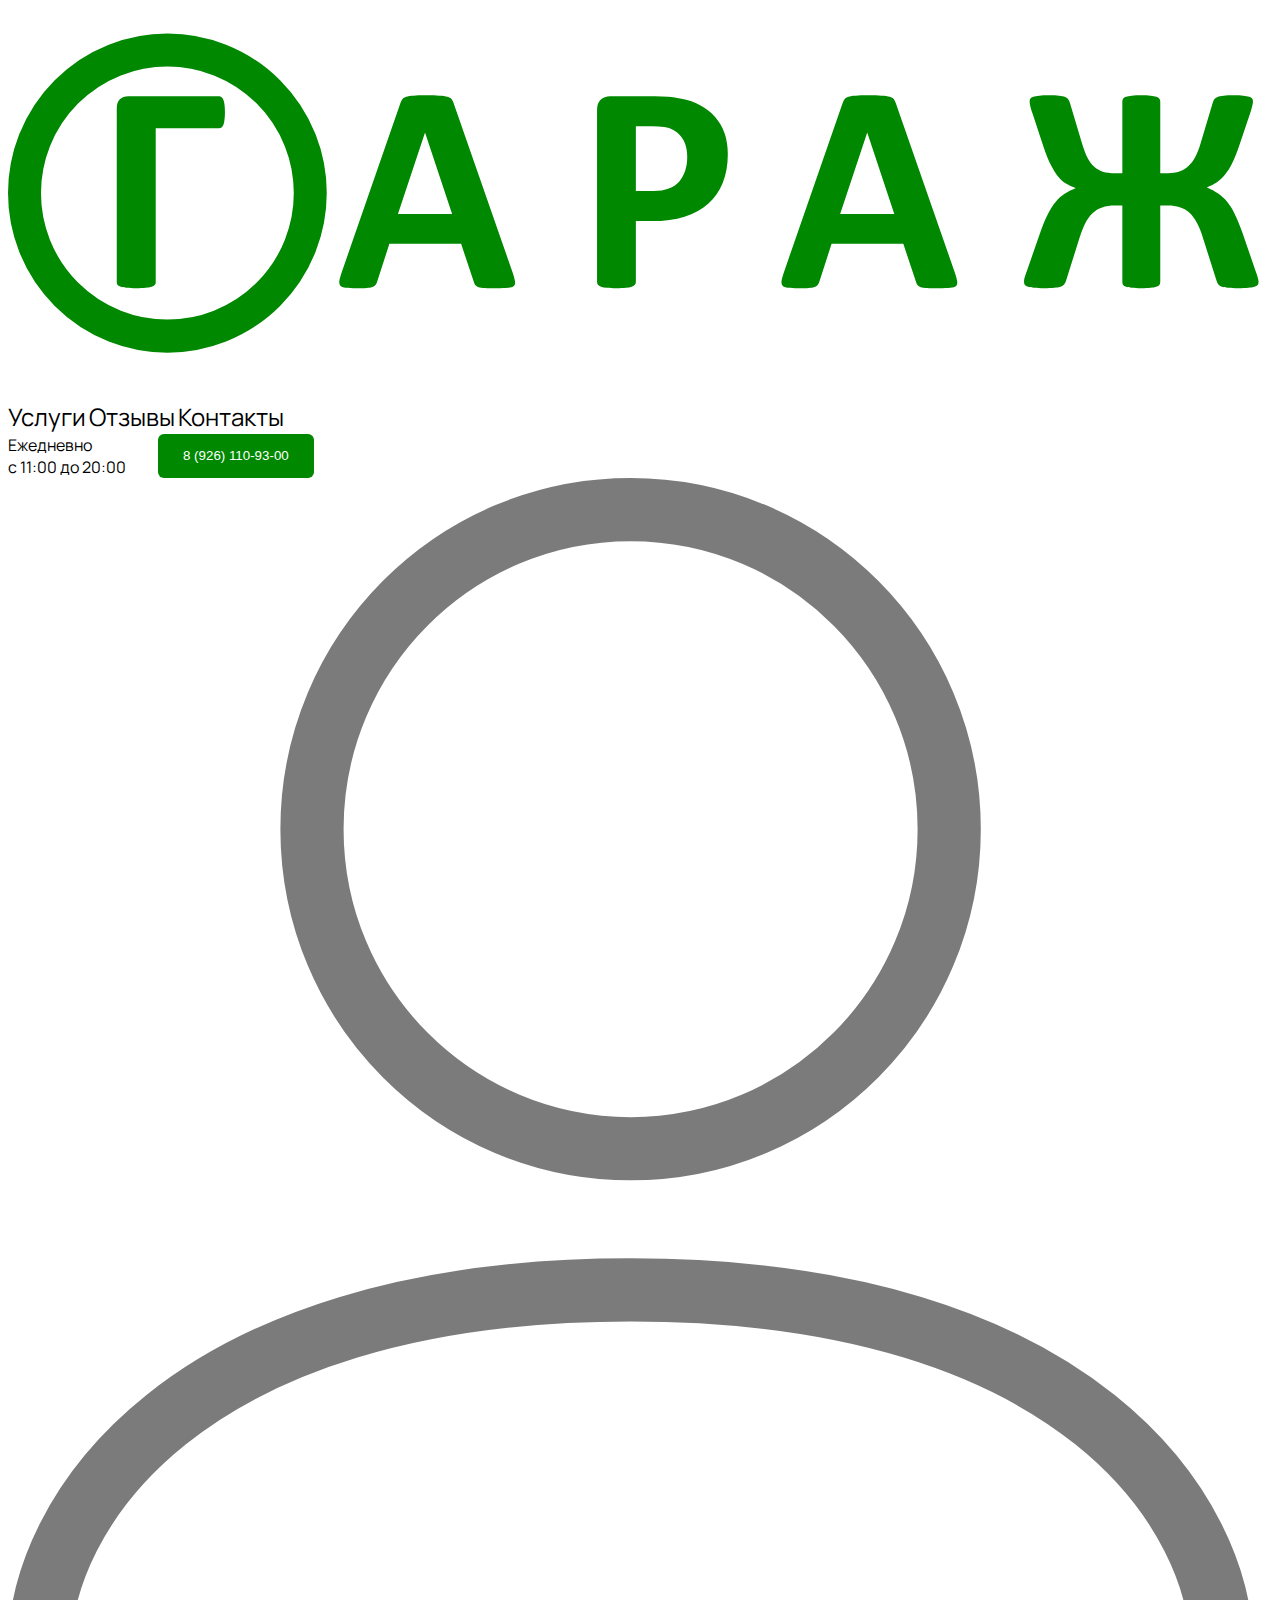
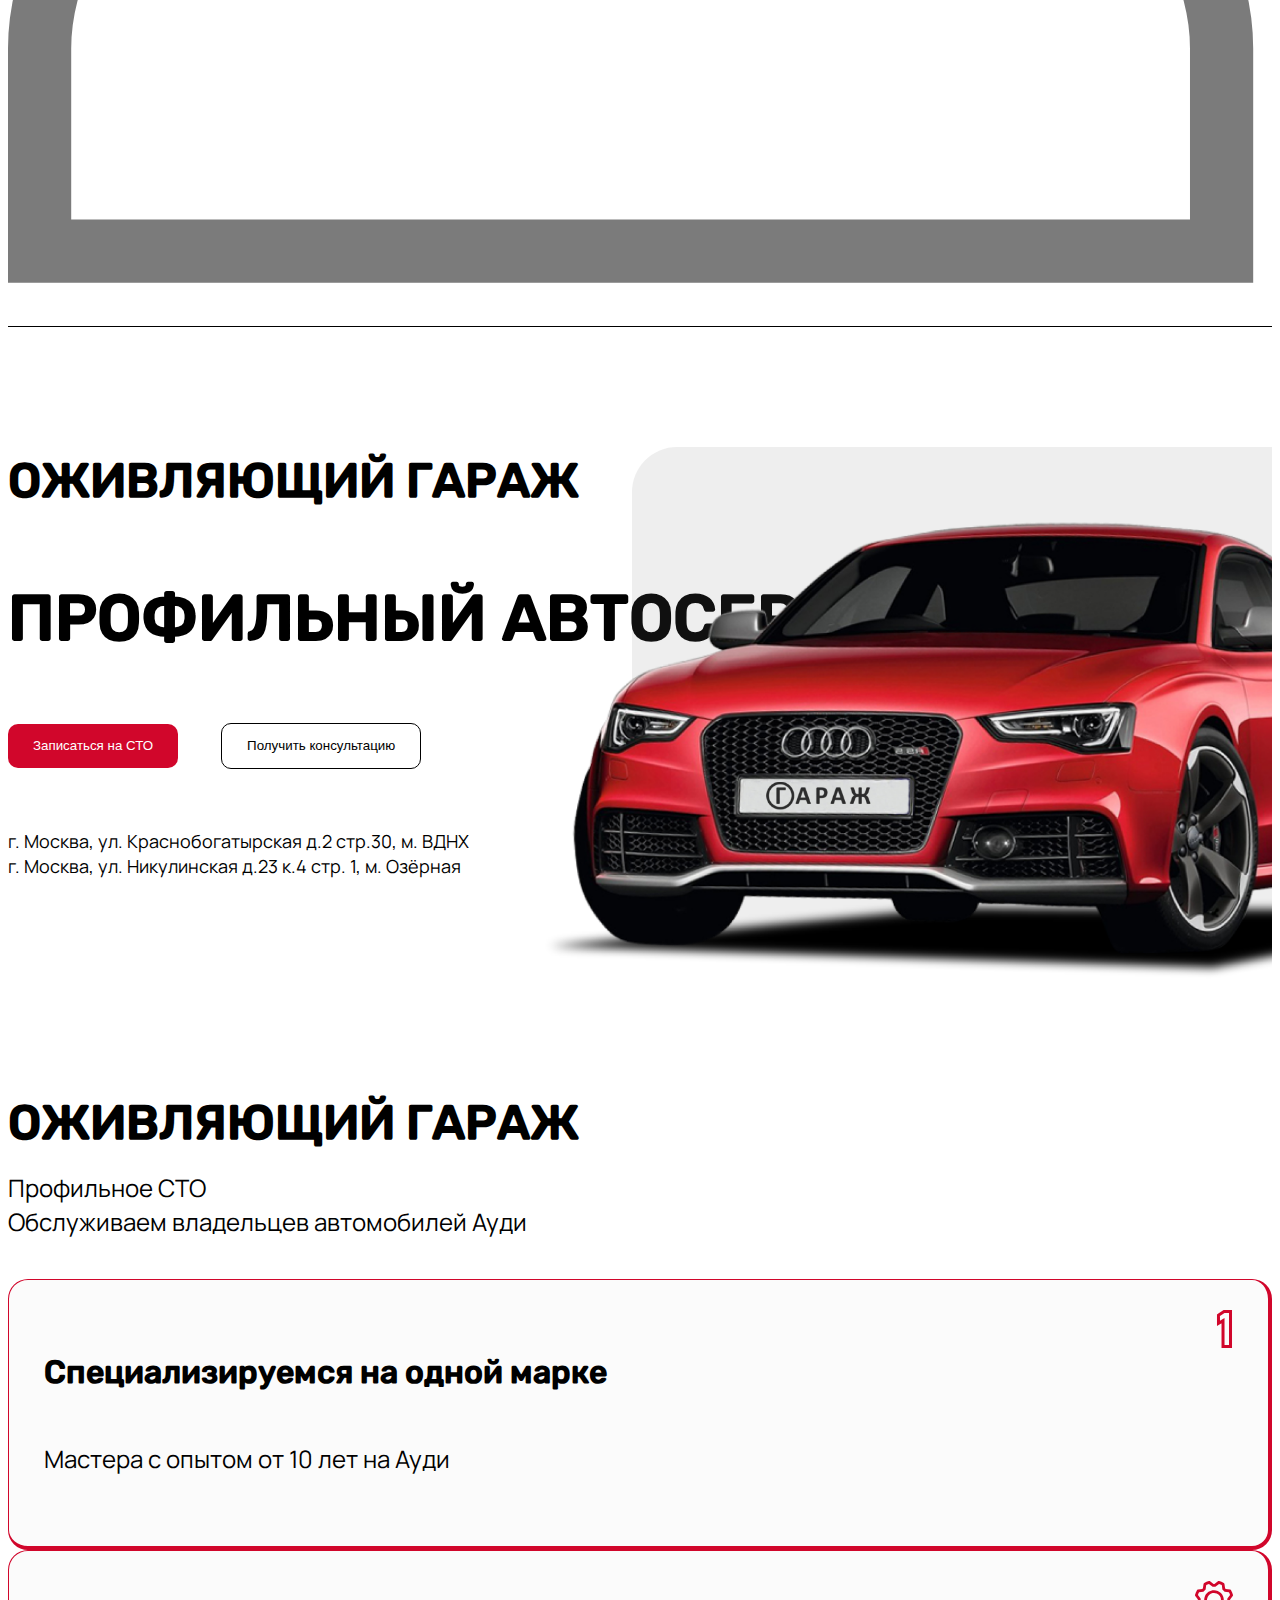
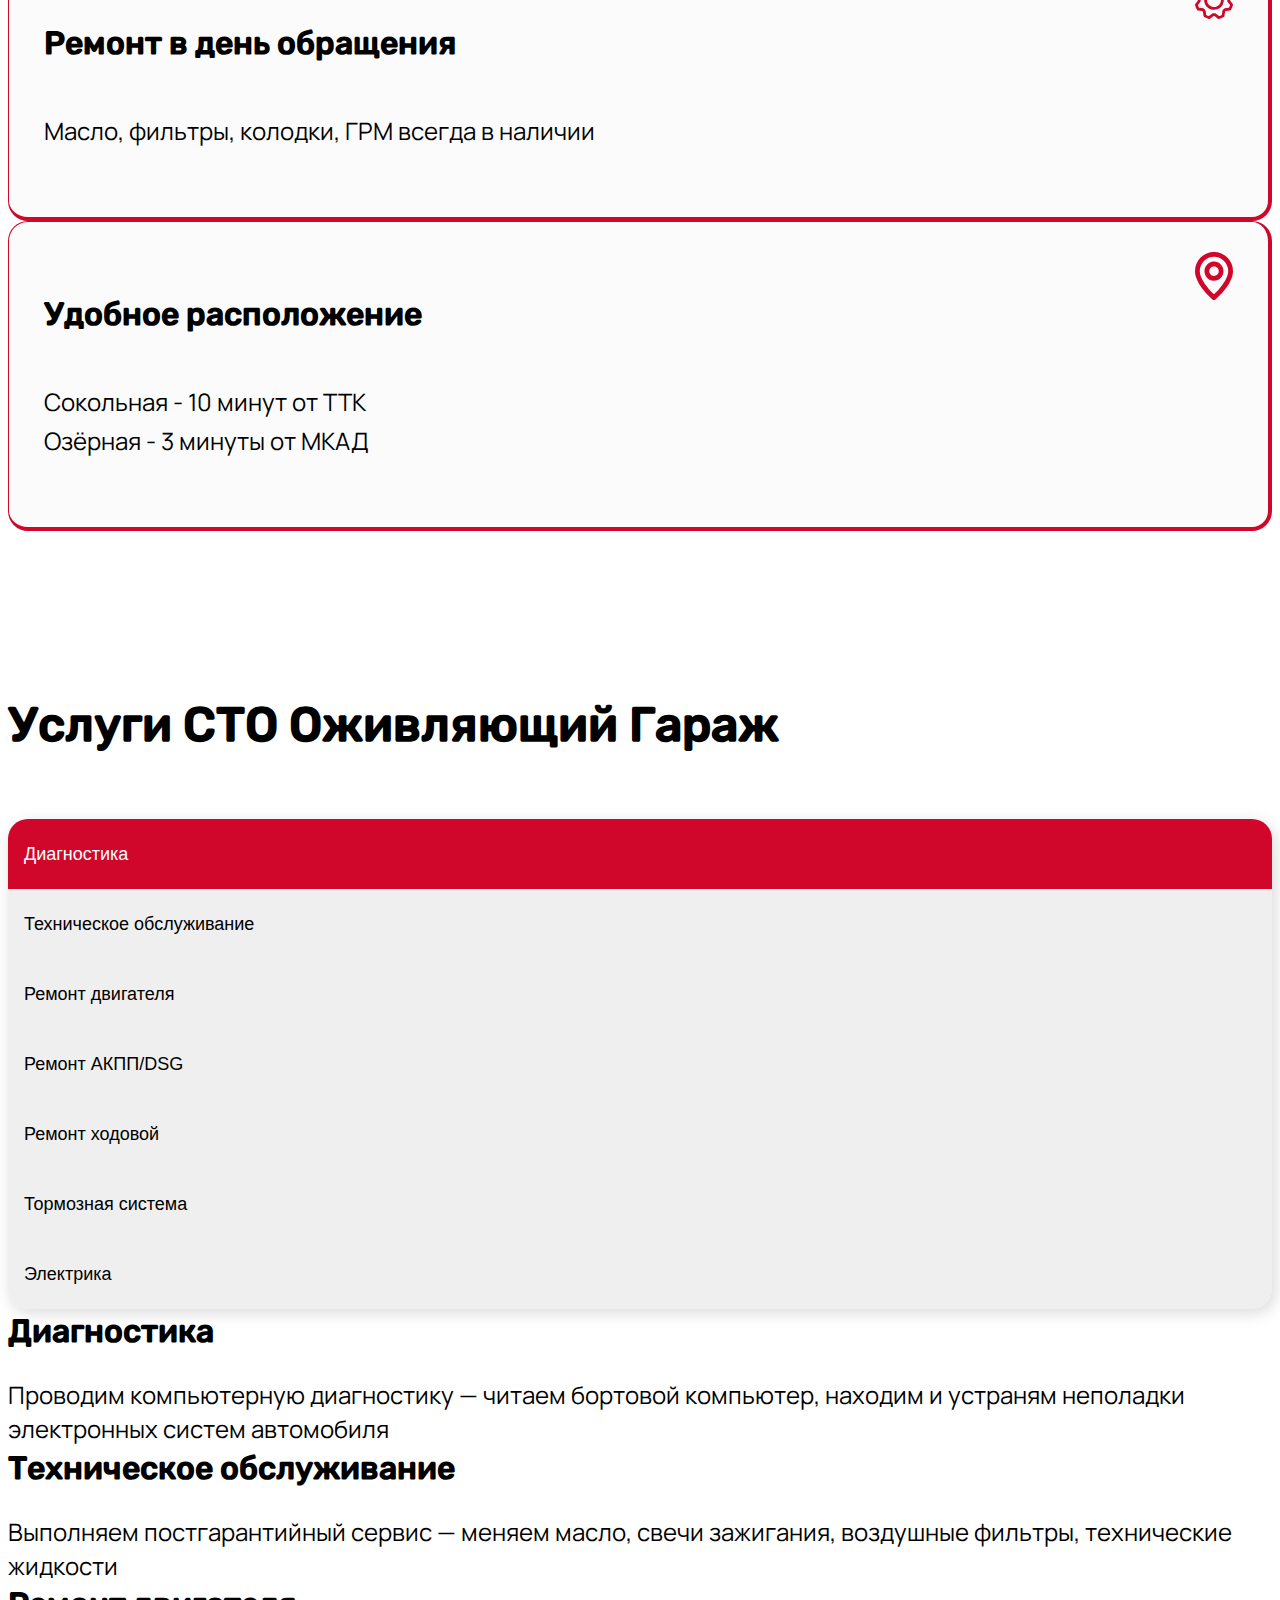
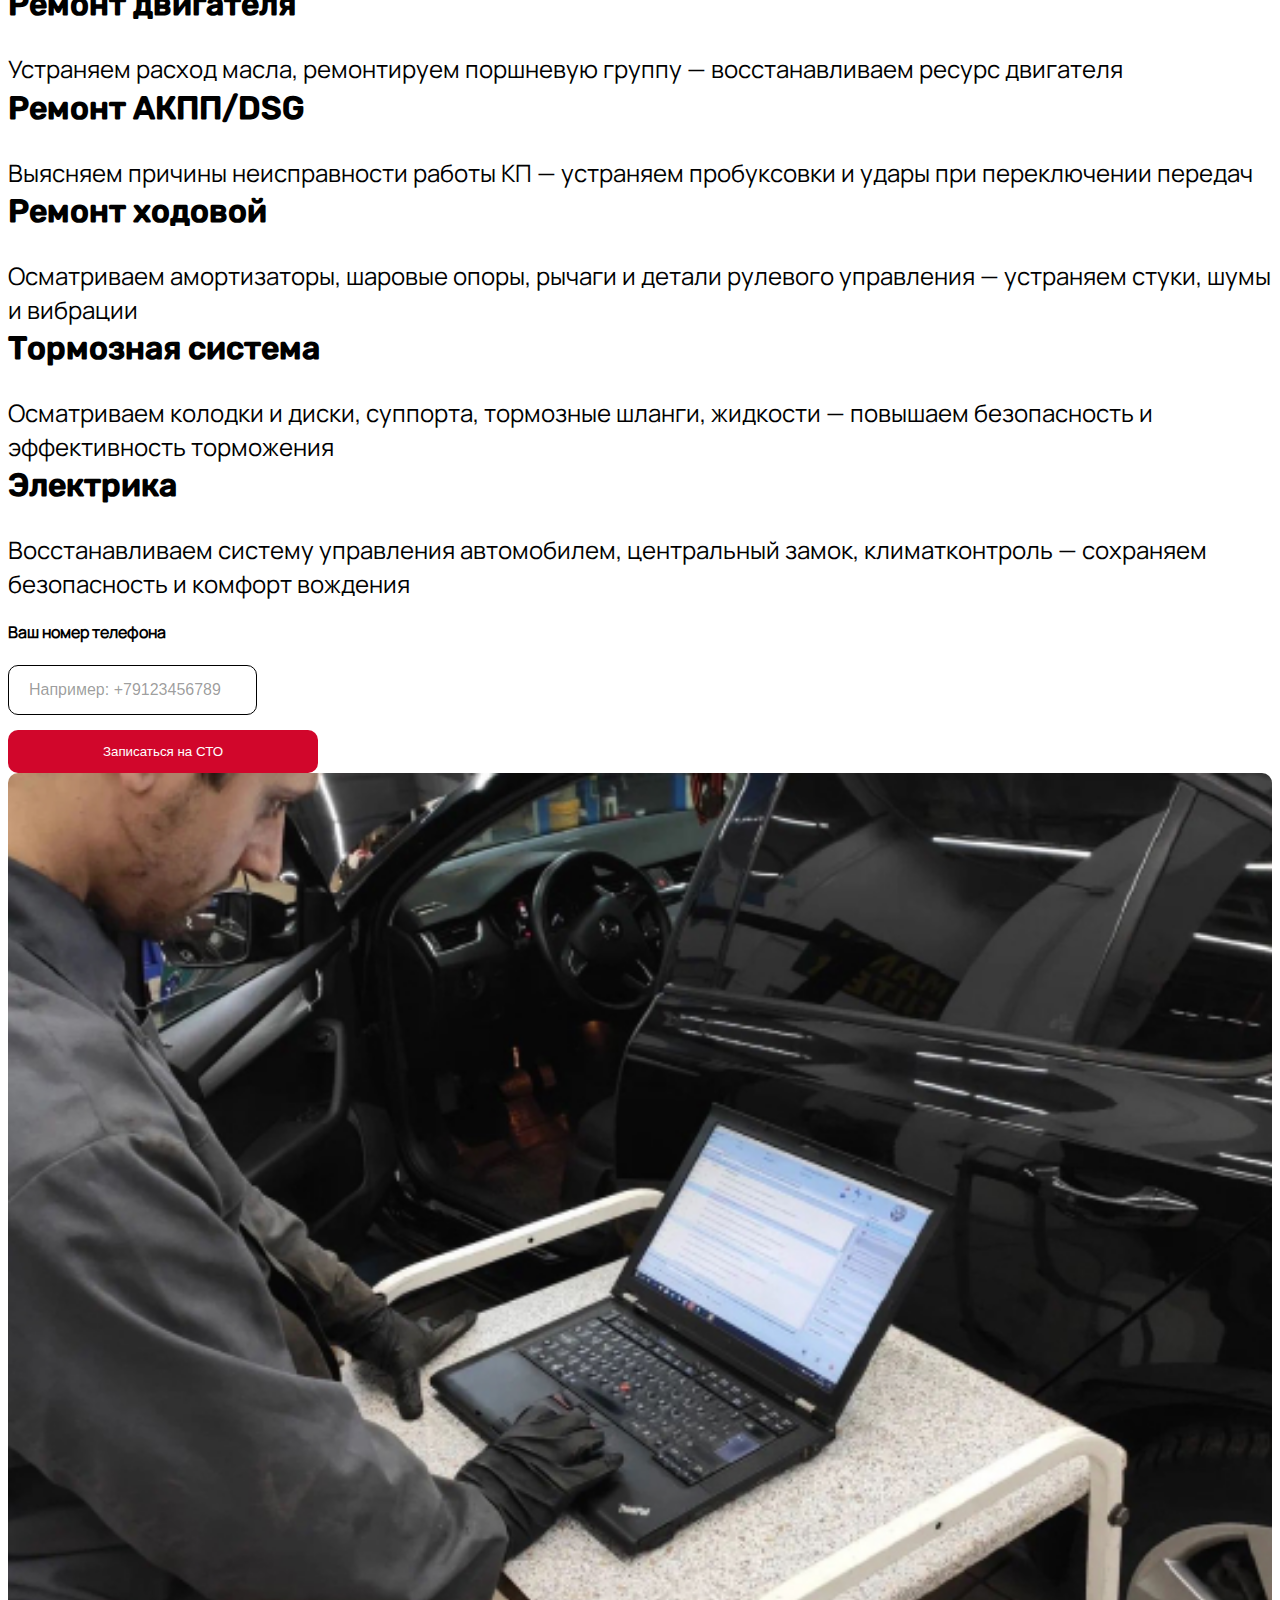
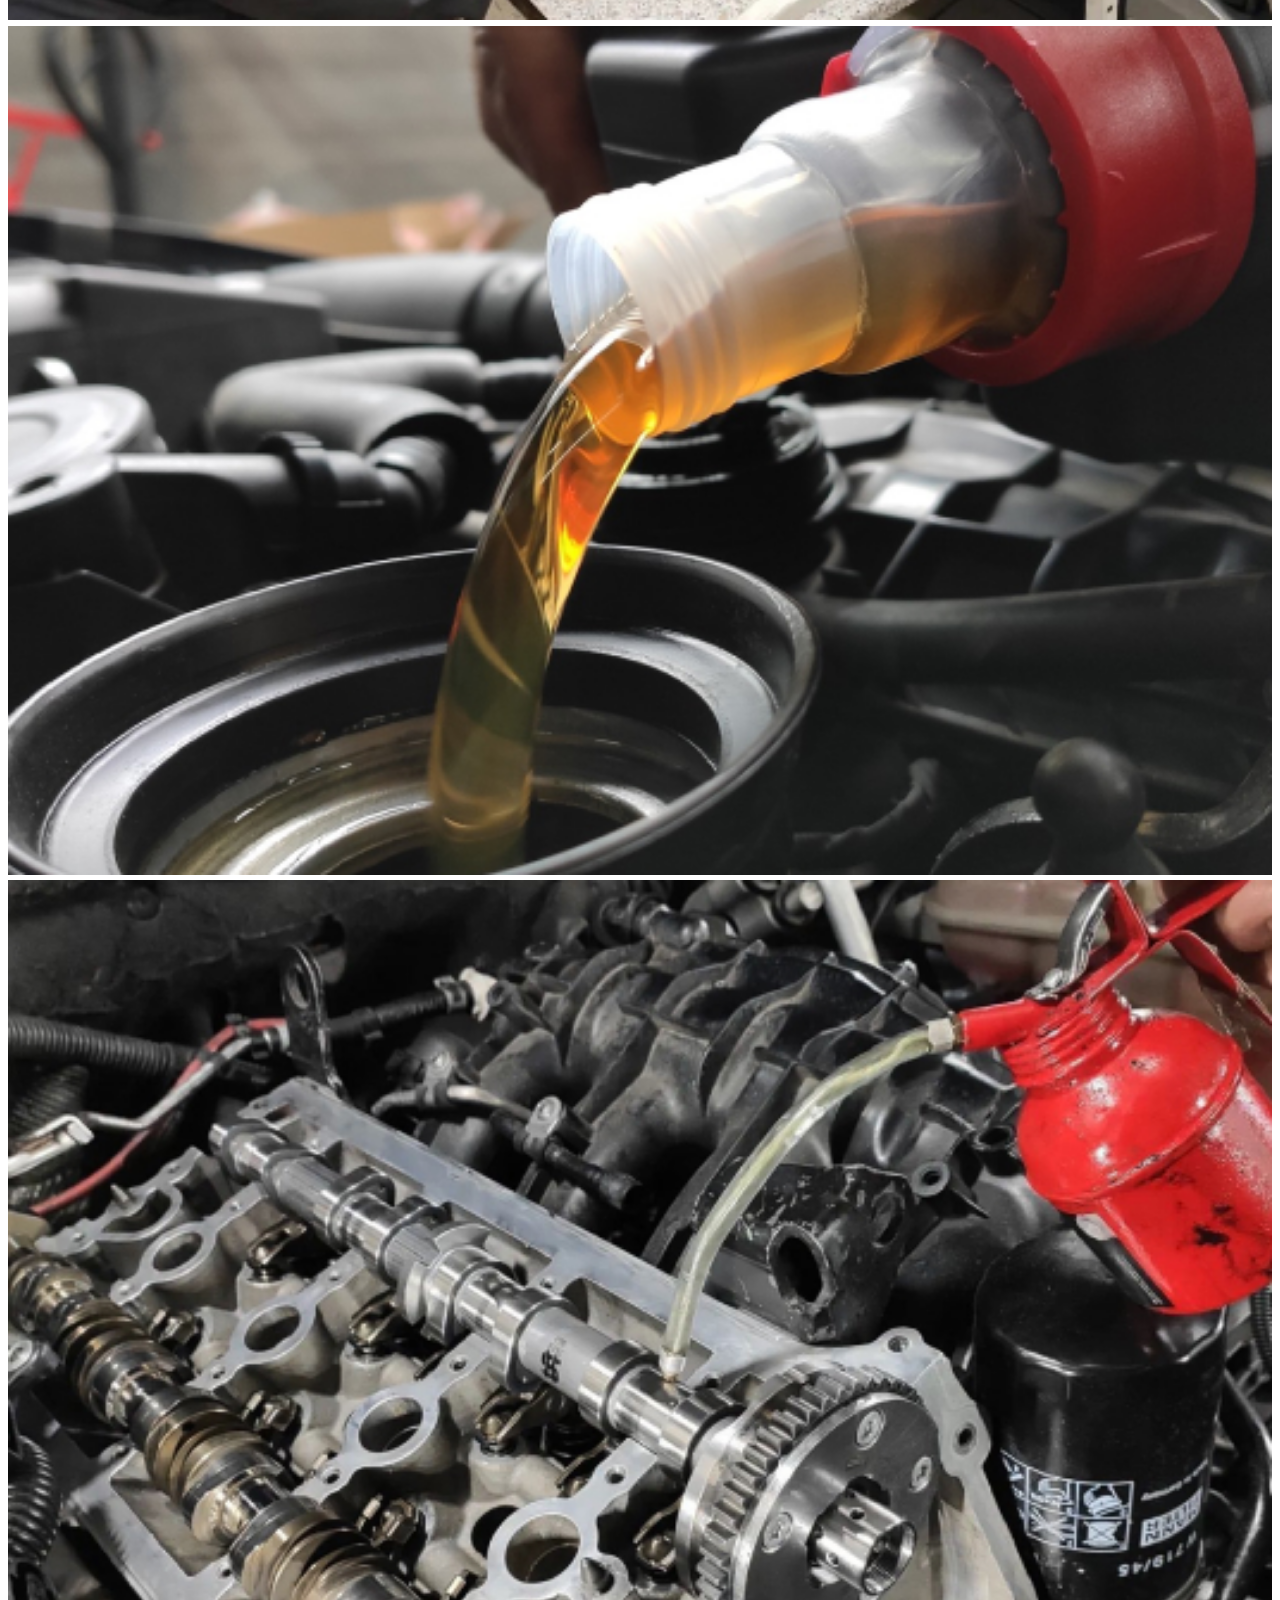
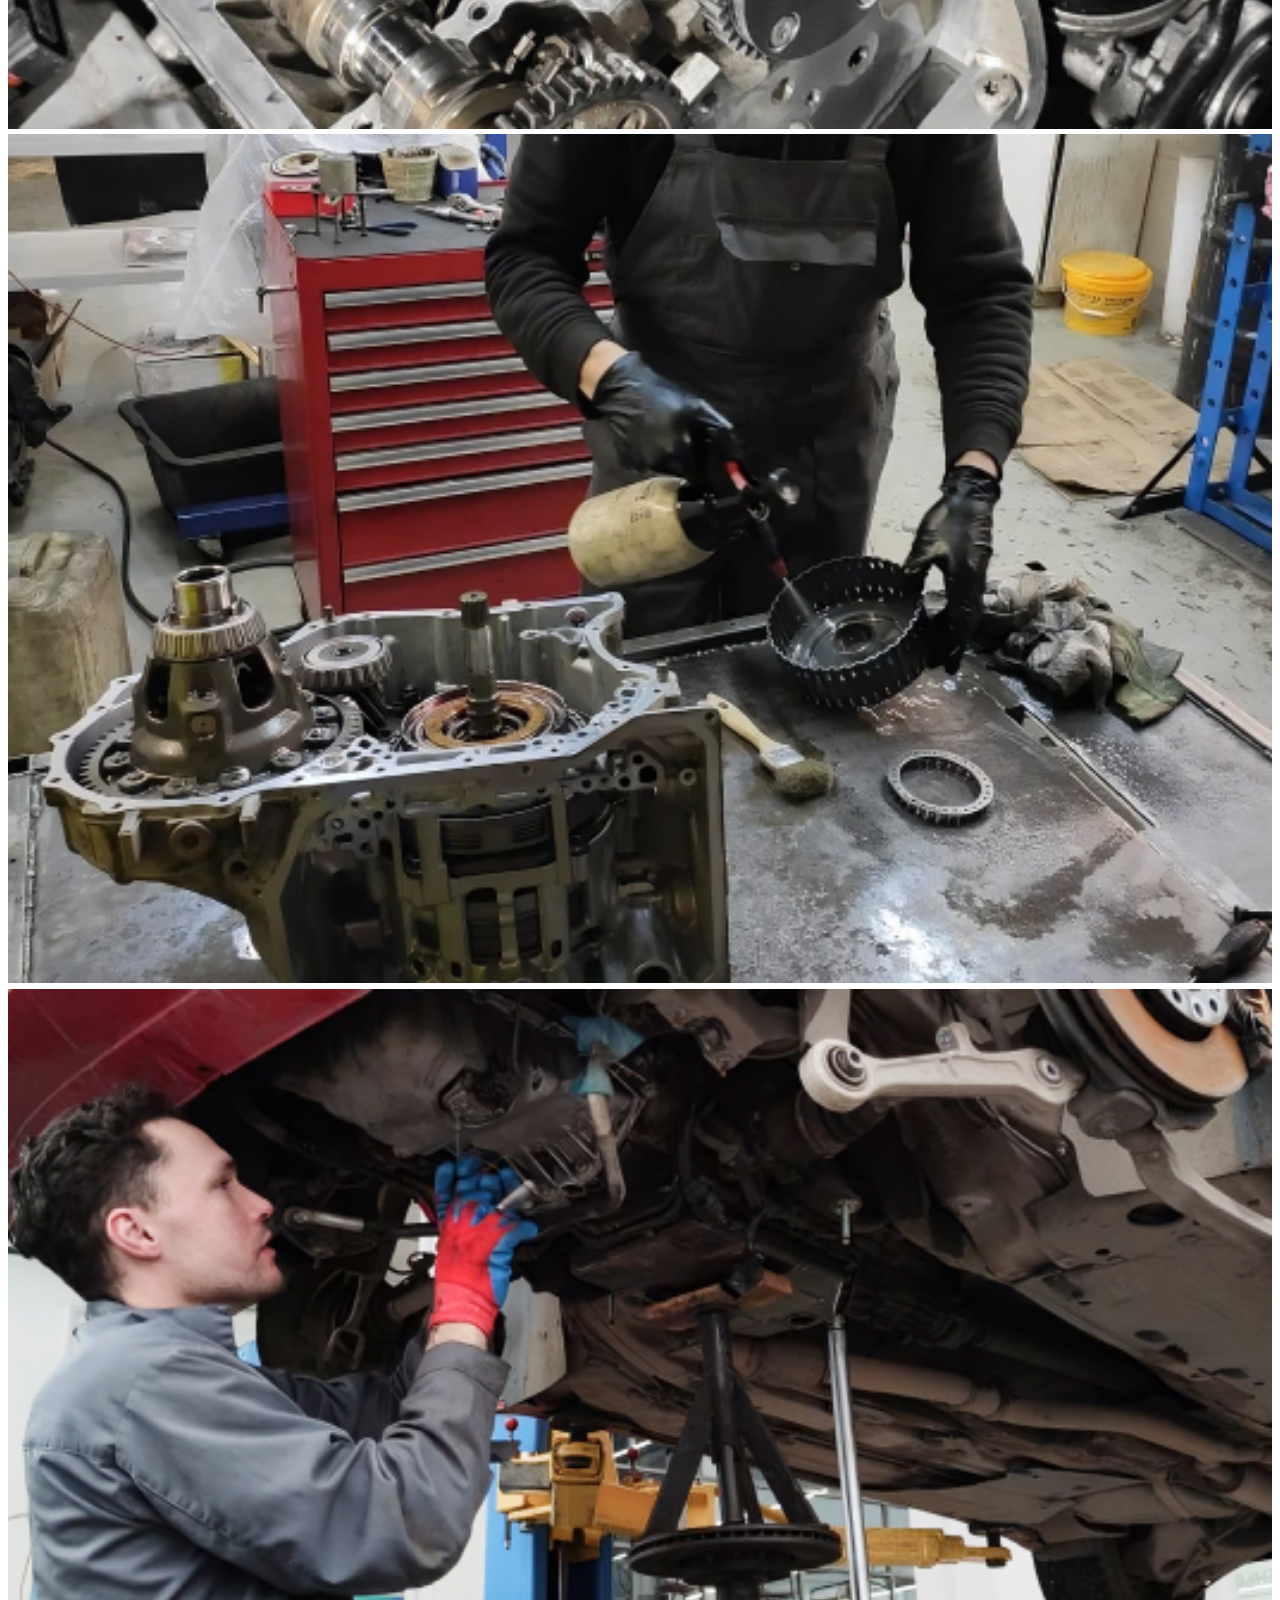
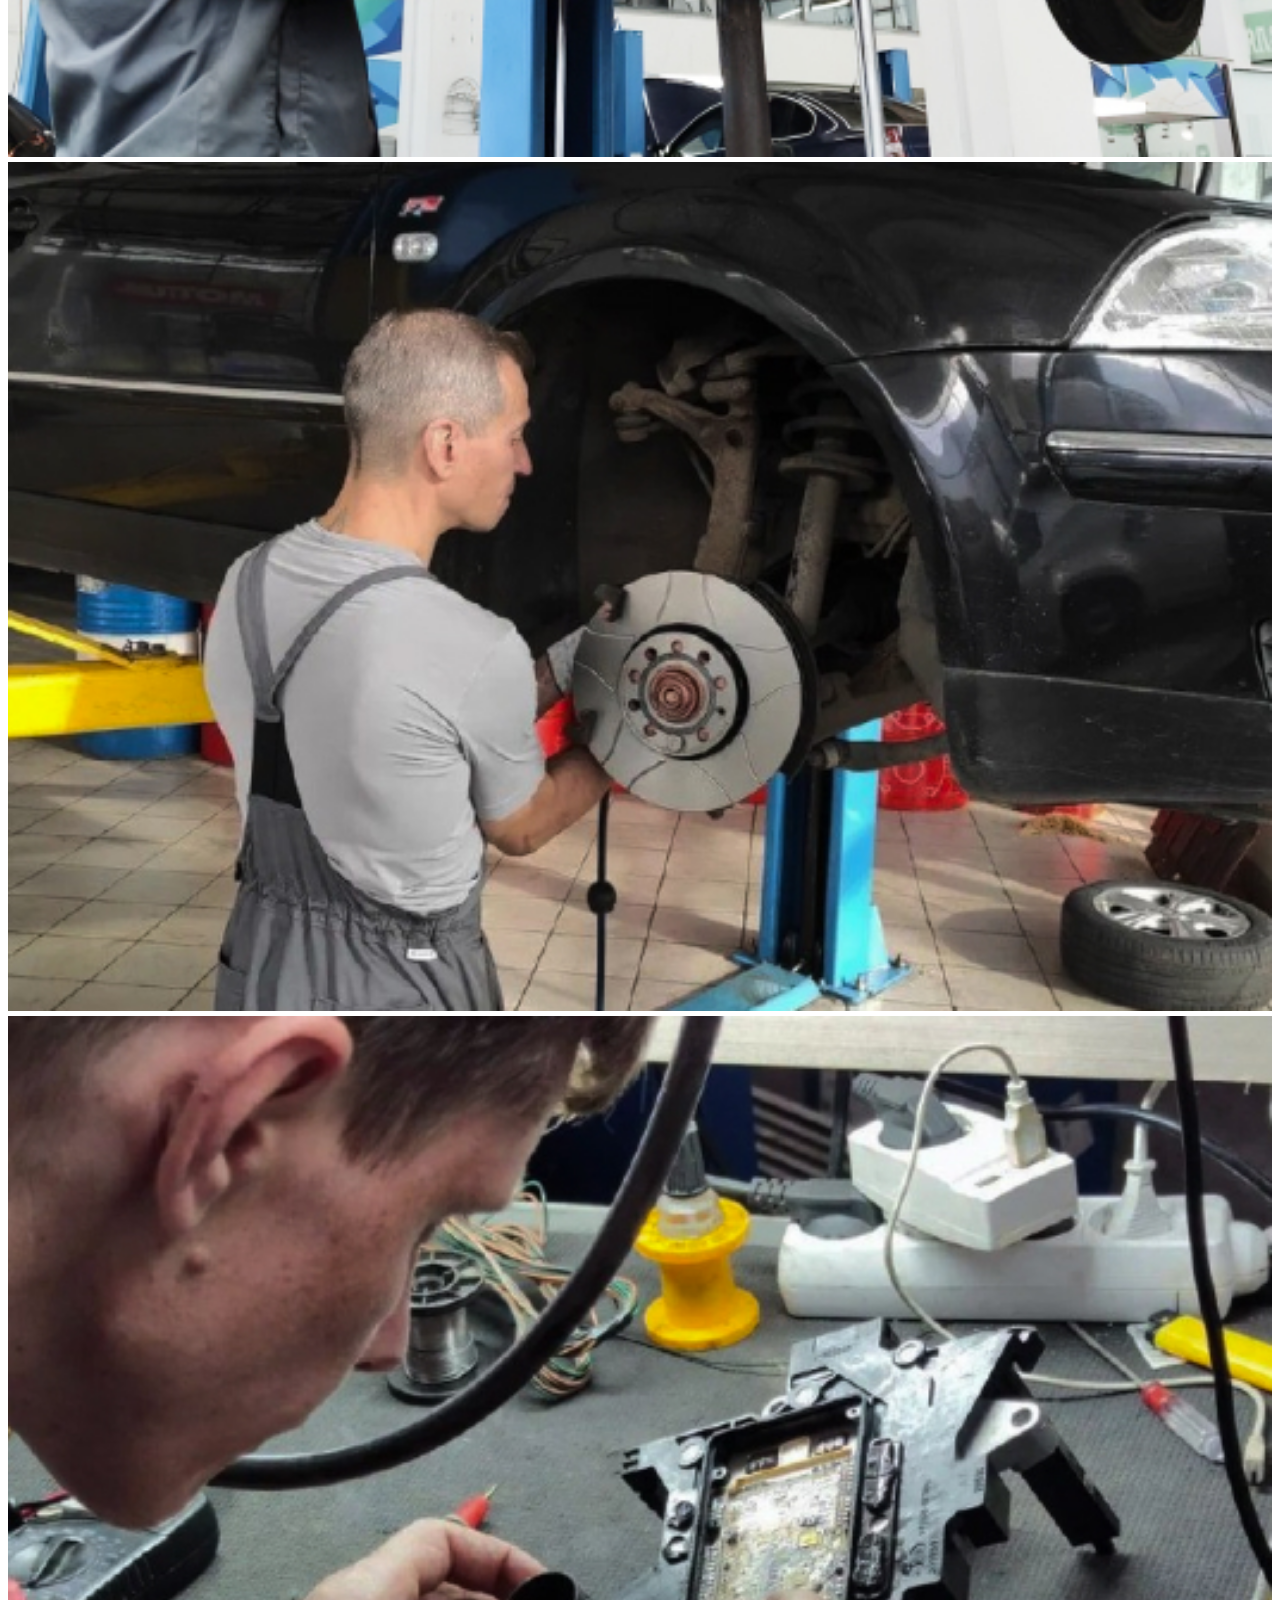
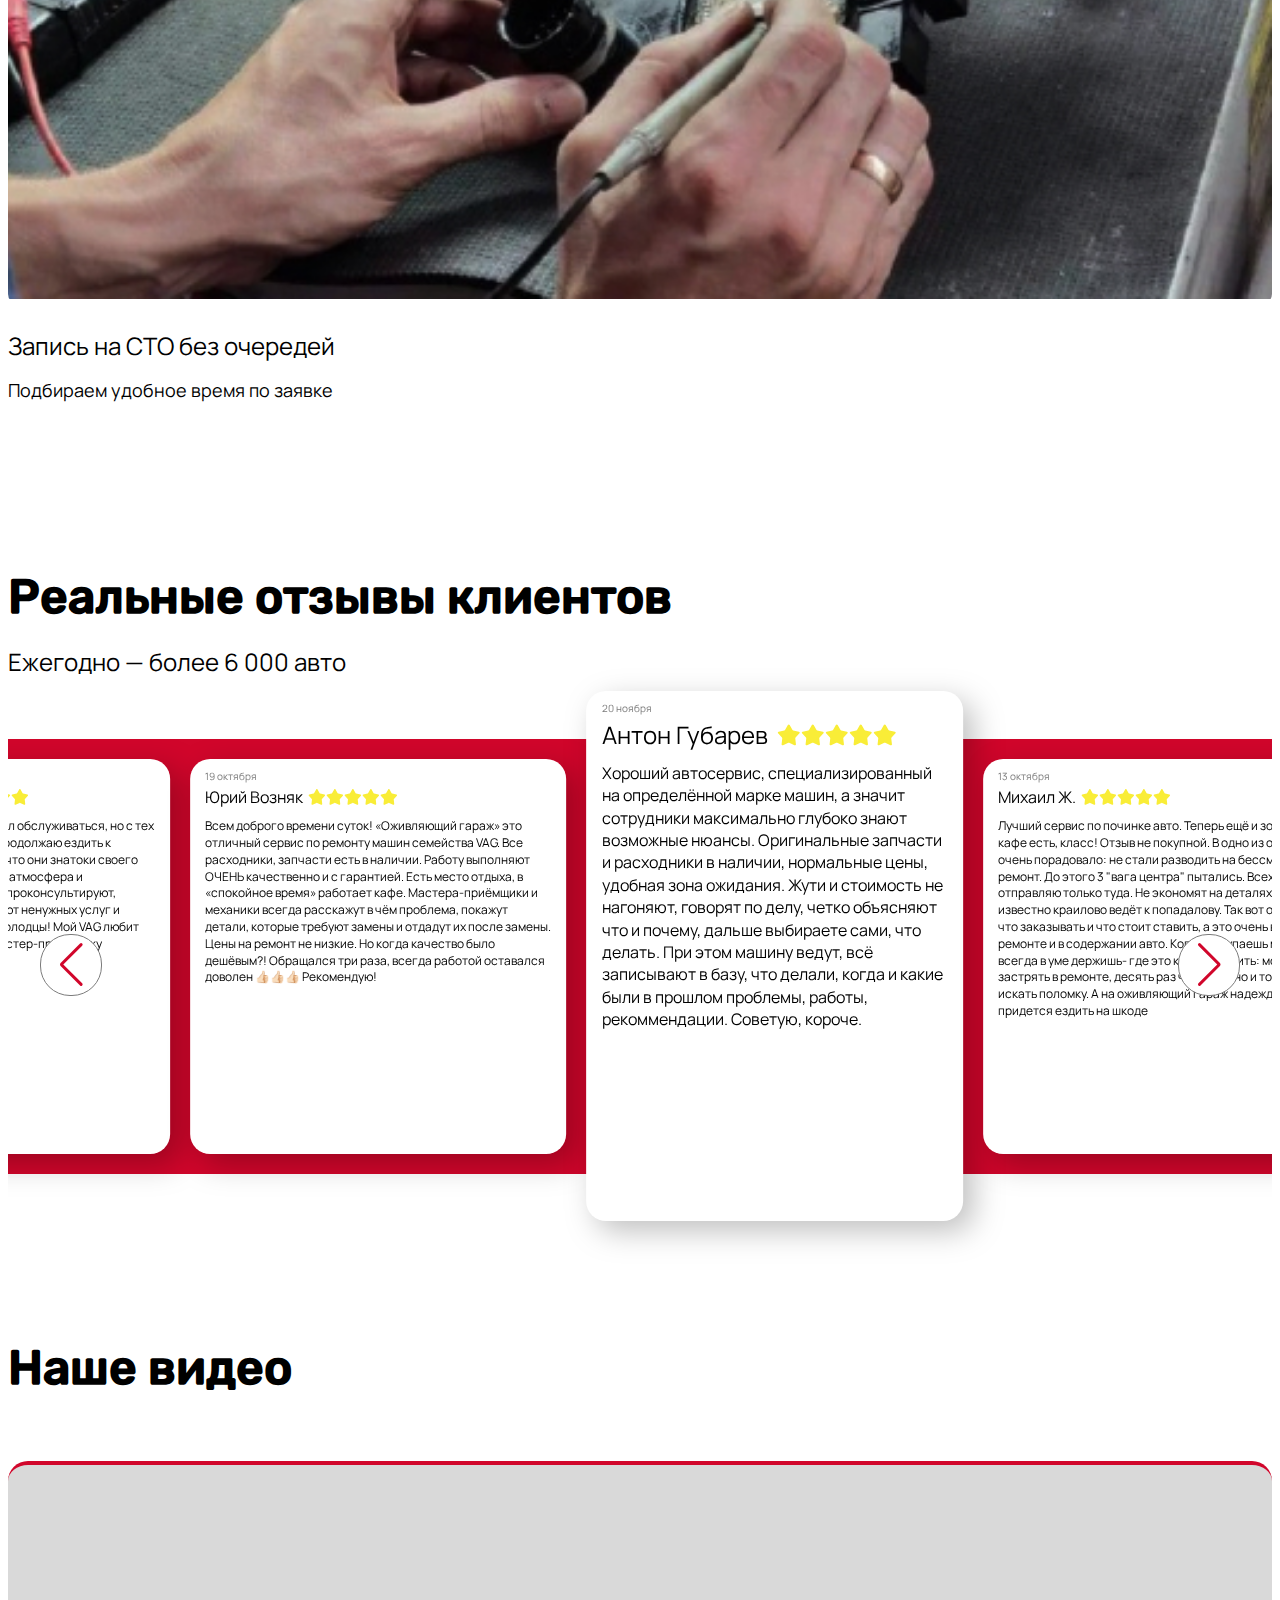
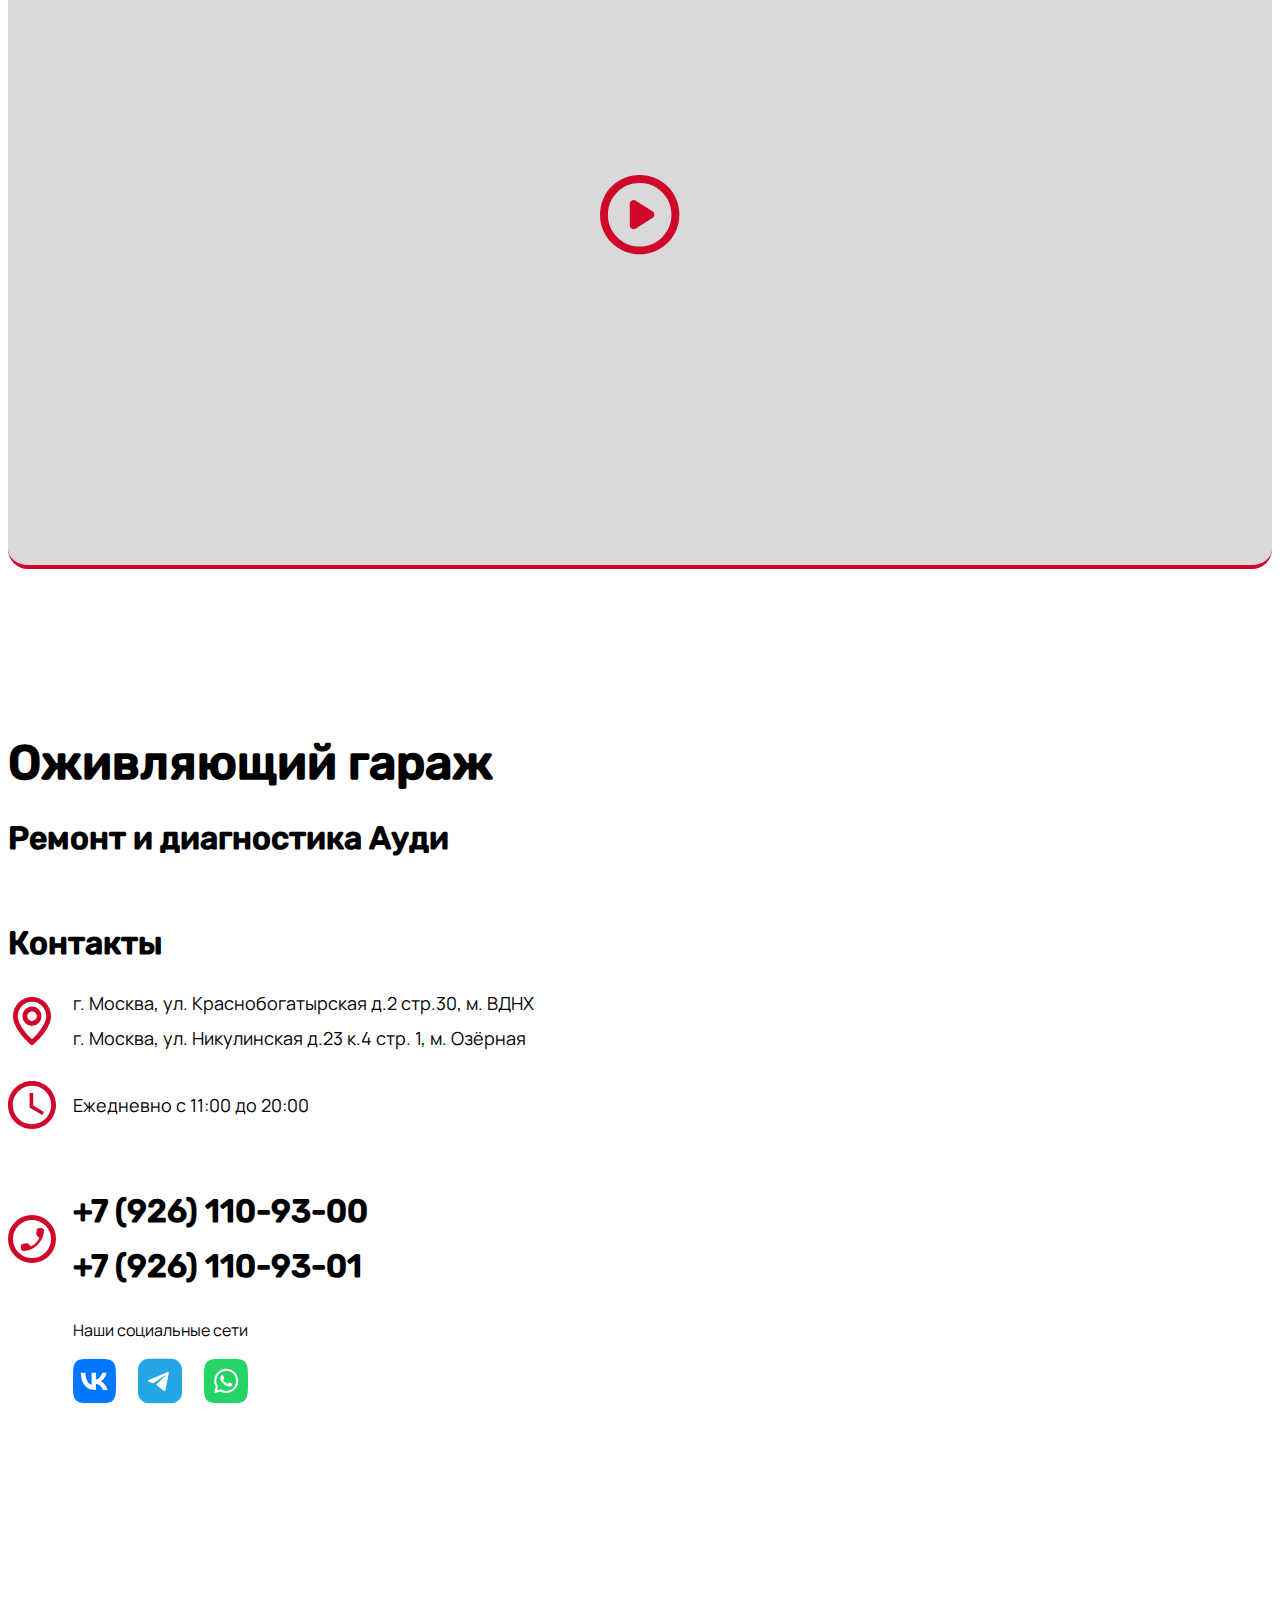
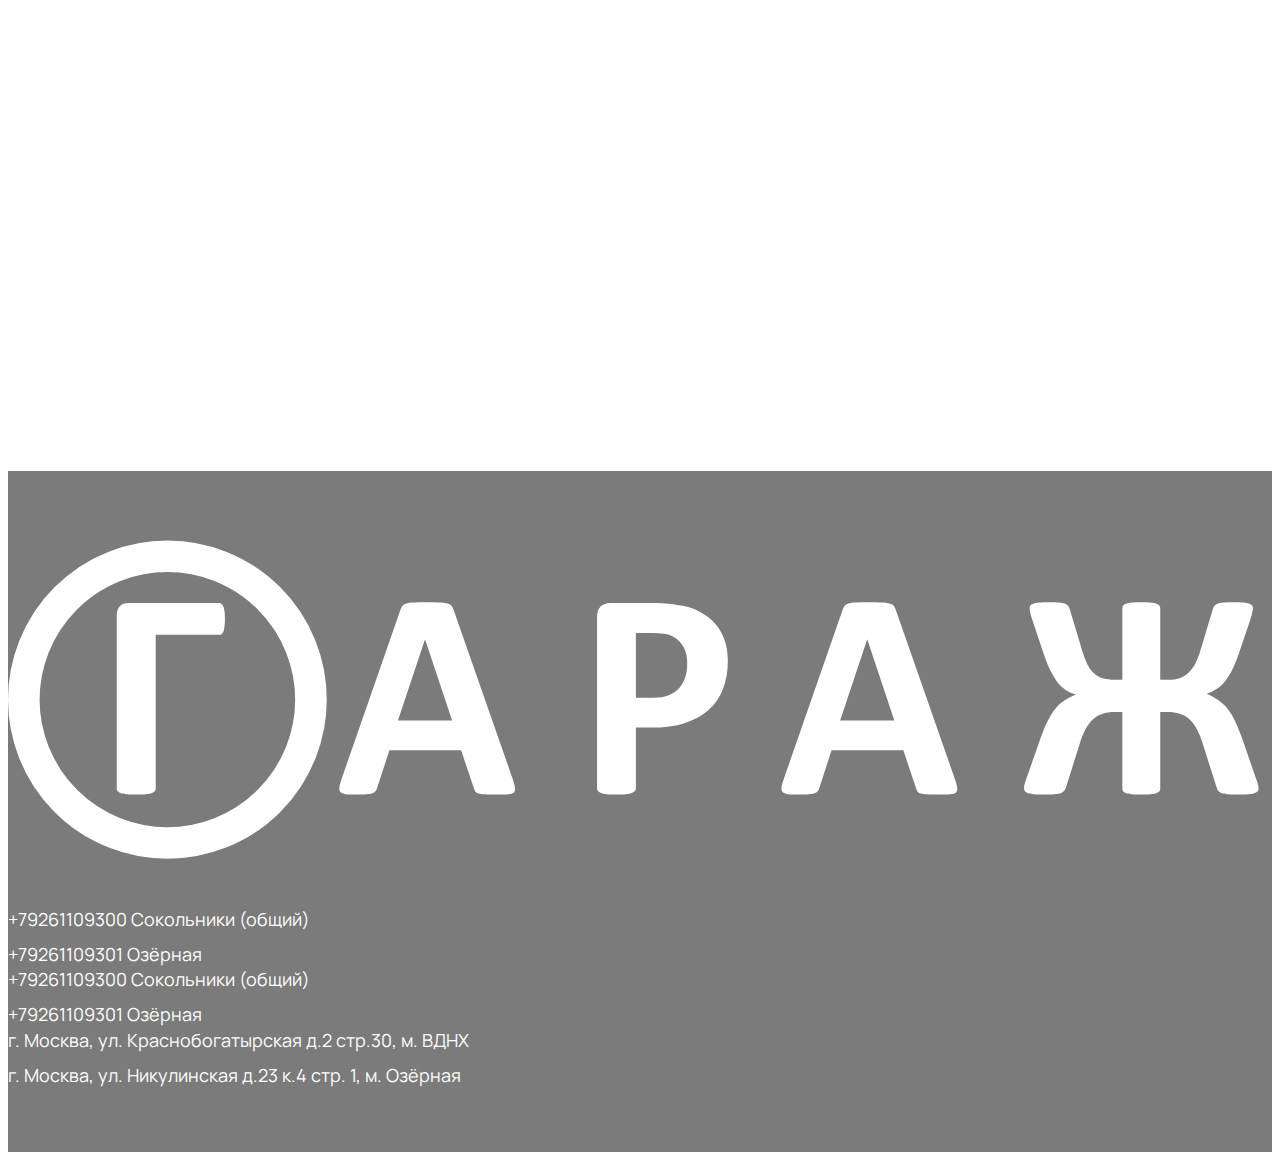
==== audi.html @ 634afc3c "initional commit" ====
<!DOCTYPE html>
<html lang="en">
<head>
	<meta charset="UTF-8">
	<meta http-equiv="X-UA-Compatible" content="IE=edge">
	<meta name="viewport" content="width=device-width, initial-scale=1.0">
	<title>Audi</title>
	<link type="image/x-icon" href="/img/favicon.png" rel="shortcut icon">
	<link type="image/x-icon" href="/img/favicon.png" rel="icon">
	<link href="https://cdn.jsdelivr.net/npm/bootstrap@5.2.3/dist/css/bootstrap.min.css" rel="stylesheet" integrity="sha384-rbsA2VBKQhggwzxH7pPCaAqO46MgnOM80zW1RWuH61DGLwZJEdK2Kadq2F9CUG65" crossorigin="anonymous">
	<link rel="stylesheet" href="https://cdn.jsdelivr.net/npm/swiper@8/swiper-bundle.min.css"/>
	<link rel="stylesheet" href="css/main.css">
	<link rel="stylesheet" href="css/audi.css">
	<link rel="stylesheet" href="css/media.css">
</head>
<body>
	<header class="header">
		<div class="container">
			<div class="row">
				<div class="col-3 col-sm-2 d-flex align-items-center"><div class="header__logo"><img src="/img/svg/logo.svg" alt="Оживляющий Гараж"></div></div>
				<div class="col-7 col-sm-9 col-md-6 col-lg-4 offset-lg-1">
					<div class="header__menu d-flex justify-content-between justify-content-sm-around justify-content-md-between align-items-center">
						<a href="/skoda/#services" class="header__link text">Услуги</a>
						<a href="/" class="header__link text">Отзывы</a>
						<a href="/" class="header__link text">Контакты</a>
					</div>
				</div>
				<div class="col-2 col-sm-1 col-md-4 col-lg-5 d-flex align-items-center justify-content-end">
					<div class="header__w">
						<p class="header__time">Ежедневно <br> с 11:00 до 20:00</p>
						<button class="header__btn">8 (926) 110-93-00</button>
					</div>
					<a href="/" class="header__profile"><img src="/img/svg/profile.svg" alt="Профиль"></a>
				</div>
			</div>
		</div>
	</header>

	<section class="offer">
		<div class="container">
			<div class="row">
				<div class="col-12 col-lg-6">
					<h2 class="offer__subtitle">Оживляющий гараж</h2>
					<h1 class="offer__title">Профильный автосервис <span>Ауди</span></h1>
					<div class="offer__w">
						<button class="offer__btn offer__btn_serv btn btn_primary">Записаться на СТО</button>
						<button class="offer__btn offer__btn_quest btn">Получить консультацию</button>
					</div>
					<div class="offer__adress">
						<p class="offer__text">г. Москва, ул. Краснобогатырская д.2 стр.30, м. ВДНХ</p>
						<p class="offer__text">г. Москва, ул. Никулинская д.23 к.4 стр. 1, м. Озёрная</p>
					</div>
				</div>
			</div>
		</div>
		<div class="offer_half">
			<div class="offer__i"><img src="/img/audi/offer-bg.png" alt="Audi"></div>
		</div>
	</section>

	<section class="why">
		<div class="container">
			<div class="row">
				<div class="col-12">
					<h2 class="why__title">Оживляющий Гараж</h2>
					<p class="why__text"><span>Профильное СТО</span> Обслуживаем владельцев автомобилей Ауди</p>
				</div>
			</div>
			<div class="row">
				<div class="col-12 col-md-4 mb-2 mb-md-0">
					<div class="why-item">
						<div class="why-item__i"><img src="/img/svg/digit-red.svg" alt=""></div>
						<h3 class="why-item__title">Специализируемся на одной марке</h3>
						<div class="why-item__text_w">
							<p class="why-item__text">Мастера с опытом от 10 лет на Ауди</p>
						</div>
					</div>
				</div>
				<div class="col-12 col-md-4 mb-2 mb-md-0">
					<div class="why-item">
						<div class="why-item__i"><img src="/img/svg/settings-red.svg" alt=""></div>
						<h3 class="why-item__title">Ремонт в день обращения</h3>
						<div class="why-item__text_w">
							<p class="why-item__text">Масло, фильтры, колодки, ГРМ всегда в наличии</p>
						</div>
					</div>
				</div>
				<div class="col-12 col-md-4">
					<div class="why-item">
						<div class="why-item__i"><img src="/img/svg/location-red.svg" alt=""></div>
						<h3 class="why-item__title">Удобное расположение</h3>
						<div class="why-item__text_w">
							<p class="why-item__text">Сокольная - 10 минут от ТТК</p>
							<p class="why-item__text">Озёрная - 3 минуты от МКАД</p>
						</div>
					</div>
				</div>
			</div>
		</div>
	</section>

	<section class="services" id="services">
		<div class="container">
			<h2 class="services__title">Услуги СТО Оживляющий Гараж</h2>
			<div class="services__desc">
				<div class="row">
					<div class="col-12 col-lg-3">
						<div class="services__list">
							<button class="services__tab active" data-tab="1">Диагностика</button>
							<button class="services__tab" data-tab="2">Техническое обслуживание</button>
							<button class="services__tab" data-tab="3">Ремонт двигателя</button>
							<button class="services__tab" data-tab="4">Ремонт АКПП/DSG</button>
							<button class="services__tab" data-tab="5">Ремонт ходовой</button>
							<button class="services__tab" data-tab="6">Тормозная система</button>
							<button class="services__tab" data-tab="7">Электрика</button>
						</div>
					</div>
					<div class="col-5 col-lg-4">
						<div class="services__w">
							<div class="services__content" data-content="1">
								<h3 class="services__name">Диагностика</h3>
								<p class="text">
									Проводим компьютерную диагностику — читаем бортовой компьютер, находим и устраням неполадки электронных систем автомобиля
								</p>
							</div>
							<div class="services__content d-none" data-content="2">
								<h3 class="services__name">Техническое обслуживание</h3>
								<p class="text">
									Выполняем постгарантийный сервис — меняем масло, свечи зажигания, воздушные фильтры, технические жидкости
								</p>
							</div>
							<div class="services__content d-none" data-content="3">
								<h3 class="services__name">Ремонт двигателя</h3>
								<p class="text">
									Устраняем расход масла, ремонтируем поршневую группу — восстанавливаем ресурс двигателя
								</p>
							</div>
							<div class="services__content d-none" data-content="4">
								<h3 class="services__name">Ремонт АКПП/DSG</h3>
								<p class="text">
									Выясняем причины неисправности работы КП — устраняем пробуксовки и удары при переключении передач
								</p>
							</div>
							<div class="services__content d-none" data-content="5">
								<h3 class="services__name">Ремонт ходовой</h3>
								<p class="text">
									Осматриваем амортизаторы, шаровые опоры, рычаги и детали рулевого управления — устраняем стуки, шумы и вибрации
								</p>
							</div>
							<div class="services__content d-none" data-content="6">
								<h3 class="services__name">Тормозная система</h3>
								<p class="text">
									Осматриваем колодки и диски, суппорта, тормозные шланги, жидкости — повышаем безопасность и эффективность торможения
								</p>
							</div>
							<div class="services__content d-none" data-content="7">
								<h3 class="services__name">Электрика </h3>
								<p class="text">
									Восстанавливаем систему управления автомобилем, центральный замок, климатконтроль — сохраняем безопасность и комфорт вождения
								</p>
							</div>
							<div class="services__cta">
								<h4 class="services__phone">Ваш номер телефона</h4>
								<div class="services__input form-check">
									<input type="email" class="form-control" placeholder="Например: +79123456789" id="popumInputName" aria-describedby="emailHelp">
								</div>
								<button class="services__btn btn btn_primary">Записаться на СТО</button>
							</div>
						</div>
					</div>
					<div class="col-7 col-lg-5">
						<div class="services__i">
							<img src="/img/audi/services-1.jpg" data-image="1" class="services__img "  alt="">
							<img src="/img/audi/services-2.jpg" data-image="2" class="services__img d-none"  alt="">
							<img src="/img/audi/services-3.jpg" data-image="3" class="services__img d-none"  alt="">
							<img src="/img/audi/services-4.jpg" data-image="4" class="services__img d-none"  alt="">
							<img src="/img/audi/services-5.jpg" data-image="5" class="services__img d-none"  alt="">
							<img src="/img/audi/services-6.jpg" data-image="6" class="services__img d-none"  alt="">
							<img src="/img/audi/services-7.jpg" data-image="7" class="services__img d-none"  alt="">
						</div>
						<div class="services__without">
							<p class="text services__text">Запись на СТО без очередей</p>
							<p class="text_md">Подбираем удобное время по заявке</p>
						</div>
					</div>
				</div>
			</div>
			<div class="services__mob">
				<div class="services__slider">
					<div class="swiper-wrapper">
						<div class="swiper-slide">
							<div class="service__content_m">
								<h3 class="services__name">Диагностика</h3>
								<p class="text services__text">
									Проводим компьютерную диагностику — читаем бортовой компьютер, находим и устраням неполадки электронных систем автомобиля
								</p>
							</div>
							<div class="services__i">
								<img src="/img/audi/services-1.jpg" data-image="1" class="services__img "  alt="">
							</div>
						</div>
						<div class="swiper-slide">
							<div class="service__content_m">
								<h3 class="services__name">Техническое обслуживание</h3>
								<p class="text services__text">
									Выполняем постгарантийный сервис — меняем масло, свечи зажигания, воздушные фильтры, технические жидкости
								</p>
							</div>
							<div class="services__i">
								<img src="/img/audi/services-2.jpg" data-image="1" class="services__img "  alt="">
							</div>
						</div>
						<div class="swiper-slide">
							<div class="service__content_m">
								<h3 class="services__name">Ремонт двигателя</h3>
								<p class="text services__text">
									Устраняем расход масла, ремонтируем поршневую группу — восстанавливаем ресурс двигателя
								</p>
							</div>
							<div class="services__i">
								<img src="/img/audi/services-3.jpg" data-image="1" class="services__img "  alt="">
							</div>
						</div>
						<div class="swiper-slide">
							<div class="service__content_m">
								<h3 class="services__name">Ремонт АКПП/DSG</h3>
								<p class="text services__text">
									Выясняем причины неисправности работы КП — устраняем пробуксовки и удары при переключении передач
								</p>
							</div>
							<div class="services__i">
								<img src="/img/audi/services-4.jpg" data-image="1" class="services__img "  alt="">
							</div>
						</div>
						<div class="swiper-slide">
							<div class="service__content_m">
								<h3 class="services__name">Ремонт ходовой</h3>
								<p class="text services__text">
									Осматриваем амортизаторы, шаровые опоры, рычаги и детали рулевого управления — устраняем стуки, шумы и вибрации
								</p>
							</div>
							<div class="services__i">
								<img src="/img/audi/services-5.jpg" data-image="1" class="services__img "  alt="">
							</div>
						</div>
						<div class="swiper-slide">
							<div class="service__content_m">
								<h3 class="services__name">Тормозная система</h3>
								<p class="text services__text">
									Осматриваем колодки и диски, суппорта, тормозные шланги, жидкости — повышаем безопасность и эффективность торможения
								</p>
							</div>
							<div class="services__i">
								<img src="/img/audi/services-6.jpg" data-image="1" class="services__img "  alt="">
							</div>
						</div>
						<div class="swiper-slide">
							<div class="service__content_m">
								<h3 class="services__name">Электрика </h3>
								<p class="text services__text">
									Восстанавливаем систему управления автомобилем, центральный замок, климатконтроль — сохраняем безопасность и комфорт вождения
								</p>
							</div>
							<div class="services__i">
								<img src="/img/audi/services-7.jpg" data-image="1" class="services__img "  alt="">
							</div>
						</div>

					</div>
				</div>
				<div class="services__without">
					<p class="text services__text">Запись на СТО без очередей</p>
					<p class="text_md">Подбираем удобное время по заявке</p>
				</div>
				<div class="services__cta">
					<h4 class="services__phone">Ваш номер телефона</h4>
					<div class="services__w_m">
						<div class="services__input form-check">
							<input type="email" class="form-control" placeholder="Например: +79123456789" id="popumInputName" aria-describedby="emailHelp">
						</div>
						<button class="services__btn btn btn_primary">Записаться на СТО</button>
					</div>
				</div>
			</div>

		</div>
	</section>

	<section class="feedback">
		<div class="container">
			<h2 class="feedback__title">Реальные отзывы клиентов</h2>
			<p class="feedback__subtitle text">Ежегодно — более 6 000 авто</p>
		</div>
			<div class="swiper">
				<div class="swiper-wrapper">
					<div class="swiper-slide">
						<p class="swiper-slide__date">20 ноября</p>
						<div class="swiper-slide__main">
							<div class="swiper-slide__top">
								<p class="swiper-slide__name">Антон Губарев</p>
								<div class="swiper-slide__list">
									<img src="/img/svg/star.svg" class="swiper-slide__star" alt="">
									<img src="/img/svg/star.svg" class="swiper-slide__star" alt="">
									<img src="/img/svg/star.svg" class="swiper-slide__star" alt="">
									<img src="/img/svg/star.svg" class="swiper-slide__star" alt="">
									<img src="/img/svg/star.svg" class="swiper-slide__star" alt="">
								</div>
							</div>
							<p class="swiper-slide__text">
								Хороший автосервис, специализированный на определённой марке машин, а значит сотрудники максимально глубоко знают возможные нюансы. Оригинальные запчасти и расходники в наличии, нормальные цены, удобная зона ожидания. Жути и стоимость не нагоняют, говорят по делу, четко объясняют что и почему, дальше выбираете сами, что делать. При этом машину ведут, всё записывают в базу, что делали, когда и какие были в прошлом проблемы, работы, рекоммендации. Советую, короче.							</p>
						</div>
					</div>
					<div class="swiper-slide">
						<p class="swiper-slide__date">13 октября</p>
						<div class="swiper-slide__main">
							<div class="swiper-slide__top">
								<p class="swiper-slide__name">Михаил Ж.</p>
								<div class="swiper-slide__list">
									<img src="/img/svg/star.svg" class="swiper-slide__star" alt="">
									<img src="/img/svg/star.svg" class="swiper-slide__star" alt="">
									<img src="/img/svg/star.svg" class="swiper-slide__star" alt="">
									<img src="/img/svg/star.svg" class="swiper-slide__star" alt="">
									<img src="/img/svg/star.svg" class="swiper-slide__star" alt="">
								</div>
							</div>
							<p class="swiper-slide__text">
								Лучший сервис по починке авто. Теперь ещё и зона отдыха с кафе есть, класс! Отзыв не покупной. В одно из обращений очень порадовало: не стали разводить на бессмысленный ремонт. До этого 3 "вага центра" пытались. Всех товарищей отправляю только туда. Не экономят на деталях, как известно краилово ведёт к попадалову. Так вот они знают что заказывать и что стоит ставить, а это очень важно в ремонте и в содержании авто. Когда покупаешь машину, всегда в уме держишь- где это корыто чинить: может застрять в ремонте, десять раз чинить одно и тоже, 10 лет искать поломку. А на оживляющий гараж надежда есть, придется ездить на шкоде							</p>
						</div>
					</div>
					<div class="swiper-slide">
						<p class="swiper-slide__date">17 февраля</p>
						<div class="swiper-slide__main">
							<div class="swiper-slide__top">
								<p class="swiper-slide__name">Ксения Золочевская</p>
								<div class="swiper-slide__list">
									<img src="/img/svg/star.svg" class="swiper-slide__star" alt="">
									<img src="/img/svg/star.svg" class="swiper-slide__star" alt="">
									<img src="/img/svg/star.svg" class="swiper-slide__star" alt="">
									<img src="/img/svg/star.svg" class="swiper-slide__star" alt="">
									<img src="/img/svg/star.svg" class="swiper-slide__star" alt="">
								</div>
							</div>
							<p class="swiper-slide__text">
								Отличное место, все официально, быстро и качественно. Отдавали с мужем машину в ремонт, мастер приёмщик был на связи все время, писал касаемо каждой детали которой требовалась замена. Никогда не преувеличивают, дабы больше заработать, нет. Всегда говорят по факту, какие проблемы проблемы имеются в машине на данный момент, нужен ли срочный ремонт или машина ещё поездит. Обслуживают хорошо, есть комфортный зал ожидания с кафе, цены приемлемые и готовят там вкусно.							</p>
						</div>
					</div>
					<div class="swiper-slide">
						<p class="swiper-slide__date">1 ноября</p>
						<div class="swiper-slide__main">
							<div class="swiper-slide__top">
								<p class="swiper-slide__name">Эд Переверзев</p>
								<div class="swiper-slide__list">
									<img src="/img/svg/star.svg" class="swiper-slide__star" alt="">
									<img src="/img/svg/star.svg" class="swiper-slide__star" alt="">
									<img src="/img/svg/star.svg" class="swiper-slide__star" alt="">
									<img src="/img/svg/star.svg" class="swiper-slide__star" alt="">
									<img src="/img/svg/star.svg" class="swiper-slide__star" alt="">
								</div>
							</div>
							<p class="swiper-slide__text">
								В данный сервес обращался по поводу масложëра двигателя на шкода йети. После диагностики предложили два варианта подороже капитальный ремонт двигателя и подешевле, раскоксовка с заменой маслоотделитея. Я выбрал второй вариант. Работу сделали за несколько часов и качественно. До обращения в сервис, расход масла был 1 литр на 600-800 км, взависимости от дистанции поездок, короткие или длинные. После проведëнных работ, проехал более 800 км, уровень масла не изменился. Что меня радует, значит рекомендация мастеров, что можно попробывать обойтись без дорогого капитального ремонта, оказалась верной. За, что и выражаю свою благодарность.
							</p>
						</div>
					</div>
					<div class="swiper-slide">
						<p class="swiper-slide__date">9 декабря</p>
						<div class="swiper-slide__main">
							<div class="swiper-slide__top">
								<p class="swiper-slide__name">Anton Dok</p>
								<div class="swiper-slide__list">
									<img src="/img/svg/star.svg" class="swiper-slide__star" alt="">
									<img src="/img/svg/star.svg" class="swiper-slide__star" alt="">
									<img src="/img/svg/star.svg" class="swiper-slide__star" alt="">
									<img src="/img/svg/star.svg" class="swiper-slide__star" alt="">
									<img src="/img/svg/star.svg" class="swiper-slide__star" alt="">
								</div>
							</div>
							<p class="swiper-slide__text">
								Достойное место!!! Идеальное соотношение цены и качества! По качеству следят как у официала, по цене приятно ниже. Сразу оговорюсь, по цене не дешево, ибо ребята используют качественные запчасти и работу работают на совесть. После каждого ТО дают рекомендации на ближайшее будущее. Ничего менять и ремонтировать без согласования по цене не станут, поэтому переживать за инфаркт по счету после ремонта не приходится ))) Диагносты тоже есть и проводят диагностику не только на слух, но и путем использования специального оборудования ))) хотя на слух наверно тоже могут, не проверял. В общем если хочется чтоб машинка урчала и бегала то к ним, если хочется чтоб очень дешево да еще и с плясками (вы очень "важный" клиент, но очень "экономный" клиент и с своими "фирменными" запчастями) то к Ашотику в гараж ))))							</p>
						</div>
					</div>
					<div class="swiper-slide">
						<p class="swiper-slide__date">1 ноября</p>
						<div class="swiper-slide__main">
							<div class="swiper-slide__top">
								<p class="swiper-slide__name">Эд Переверзев</p>
								<div class="swiper-slide__list">
									<img src="/img/svg/star.svg" class="swiper-slide__star" alt="">
									<img src="/img/svg/star.svg" class="swiper-slide__star" alt="">
									<img src="/img/svg/star.svg" class="swiper-slide__star" alt="">
									<img src="/img/svg/star.svg" class="swiper-slide__star" alt="">
									<img src="/img/svg/star.svg" class="swiper-slide__star" alt="">
								</div>
							</div>
							<p class="swiper-slide__text">
								В данный сервес обращался по поводу масложëра двигателя на шкода йети. После диагностики предложили два варианта подороже капитальный ремонт двигателя и подешевле, раскоксовка с заменой маслоотделитея. Я выбрал второй вариант. Работу сделали за несколько часов и качественно. До обращения в сервис, расход масла был 1 литр на 600-800 км, взависимости от дистанции поездок, короткие или длинные. После проведëнных работ, проехал более 800 км, уровень масла не изменился. Что меня радует, значит рекомендация мастеров, что можно попробывать обойтись без дорогого капитального ремонта, оказалась верной. За, что и выражаю свою благодарность.
							</p>
						</div>
					</div>
					<div class="swiper-slide">
						<p class="swiper-slide__date">5 сентября</p>
						<div class="swiper-slide__main">
							<div class="swiper-slide__top">
								<p class="swiper-slide__name">Максим Пронкин</p>
								<div class="swiper-slide__list">
									<img src="/img/svg/star.svg" class="swiper-slide__star" alt="">
									<img src="/img/svg/star.svg" class="swiper-slide__star" alt="">
									<img src="/img/svg/star.svg" class="swiper-slide__star" alt="">
									<img src="/img/svg/star.svg" class="swiper-slide__star" alt="">
									<img src="/img/svg/star.svg" class="swiper-slide__star" alt="">
								</div>
							</div>
							<p class="swiper-slide__text">
								Писал уже отзыв когда только начал обслуживаться, но с тех пор прошло чуть больше года и я продолжаю ездить к ребятам через весь город, потому что они знатоки своего дела. Вас встретит дружественная атмосфера и просторный опрятный цех. Всегда проконсультируют, подскажут как лучше. Не навязывают ненужных услуг и отговаривают от дурных идей))) Молодцы! Мой VAG любит это место! Отдельное спасибо: мастер-приемщику Дмитрию!
							</p>
						</div>
					</div>
					<div class="swiper-slide">
						<p class="swiper-slide__date">19 октября</p>
						<div class="swiper-slide__main">
							<div class="swiper-slide__top">
								<p class="swiper-slide__name">Юрий Возняк	</p>
								<div class="swiper-slide__list">
									<img src="/img/svg/star.svg" class="swiper-slide__star" alt="">
									<img src="/img/svg/star.svg" class="swiper-slide__star" alt="">
									<img src="/img/svg/star.svg" class="swiper-slide__star" alt="">
									<img src="/img/svg/star.svg" class="swiper-slide__star" alt="">
									<img src="/img/svg/star.svg" class="swiper-slide__star" alt="">
								</div>
							</div>
							<p class="swiper-slide__text">
								Всем доброго времени суток! «Оживляющий гараж» это отличный сервис по ремонту машин семейства VAG. Все расходники, запчасти есть в наличии. Работу выполняют ОЧЕНЬ качественно и с гарантией. Есть место отдыха, в «спокойное время» работает кафе. Мастера-приёмщики и механики всегда расскажут в чём проблема, покажут детали, которые требуют замены и отдадут их после замены. Цены на ремонт не низкие. Но когда качество было дешёвым?! Обращался три раза, всегда работой оставался доволен 👍🏻👍🏻👍🏻 Рекомендую!							</p>
						</div>
					</div>
				</div>
				<div class="swiper-button-prev"></div>
				<div class="swiper-button-next"></div>
			</div>
	</section>

	<section class="video">
		<div class="container">
			<h2 class="video__title">Наше видео</h2>
			<div class="video__content">
				<div class="video__play"></div>
			</div>
		</div>
	</section>

	<section class="contacts">
		<div class="container">
			<h2 class="contacts__title">Оживляющий гараж</h2>
			<div class="row align-items-center align-items-xl-center">
				<div class="col-12 col-xl-5 col-lg-6">
					<h3 class="contacts__subtitle">Ремонт и диагностика Ауди</h3>
					<h3 class="contacts__cont">Контакты</h3>
					<div class="contacts__item contacts__adress">
						<div class="contacts__i"><img src="/img/svg/location-red.svg" alt=""></div>
						<div class="contacts__content">
							<p class="contacts__text text_md">г. Москва, ул. Краснобогатырская д.2 стр.30, м. ВДНХ</p>
							<p class="contacts__text text_md">г. Москва, ул. Никулинская д.23 к.4 стр. 1, м. Озёрная</p>
						</div>
					</div>
					<div class="contacts__item contacts__worktime">
						<div class="contacts__i"><img src="/img/svg/time-red.svg" alt=""></div>
						<div class="contacts__content">
							<p class="contacts__text text_md">Ежедневно с 11:00 до 20:00</p>
						</div>
					</div>
					<div class="contacts__item contacts__tel">
						<div class="contacts__i"><img src="/img/svg/phone-red.svg" alt=""></div>
						<div class="contacts__content">
							<h3 class="contacts__text">+7 (926) 110-93-00</h3>
							<h3 class="contacts__text">+7 (926) 110-93-01</h3>
						</div>
					</div>
					<div class="contacts__item contacts__content_soc">
						<div class="contacts__i"></div>
						<div class="contacts__content ">
							<p class="contacts__text">Наши социальные сети</p>
							<div class="contacts__soc">
								<a href="/"><img src="/img/svg/vk.svg" alt=""></a>
								<a href="/"><img src="/img/svg/telegram.svg" alt=""></a>
								<a href="/"><img src="/img/svg/whatsapp.svg" alt=""></a>
							</div>
						</div>
					</div>
				</div>
				<div class="col-12 col-xs-7 col-lg-6">
					<iframe class="contacts__map" src="https://yandex.ru/map-widget/v1/?um=constructor%3A43e6578b25da6c212122b112ed0b473a6c91fe17171f1fd5bb22d1de03dad23b&amp;source=constructor" height="500" frameborder="0"></iframe>
				</div>
			</div>
		</div>
	</section>

	<div class="popup popup-question">
		<div class="popup__w">
			<div class="popup__i"><img src="/img/audi/modal-car.png" alt=""></div>
			<div class="popup__content">
				<h3 class="popup__title">Есть уточнения?</h3>
				<p class="popup__text text">Отвечаем на вопросы</p>
				<form class="popup__form">
					<div class="popup__input">
						<label for="popumInputName" class="form-label text_sm">Ваше имя:</label>
						<input type="email" placeholder="Василий" class="form-control" id="popumInputName" aria-describedby="emailHelp">
					</div>
					<div class="popup__input">
						<label for="popumInputTel" class="form-label text_sm">Ваш телефон:</label>
						<input type="tel" class="form-control" placeholder="+7 975 123 45 67" id="popumInputTel">
					</div>
				</form>
				<button type="submit" class="popup__btn btn btn_primary">Заказать обратный звонок</button>
			</div>
		</div>
	</div>
	<div class="popup popup-service">
		<div class="popup__w">
			<div class="popup__i"><img src="/img/audi/modal-car.png" alt=""></div>
			<div class="popup__content">
				<h2 class="popup__title">Запись на СТО</h2>
				<form class="popup__form">
					<div class="popup__input">
						<label for="popumInputNameServ" class="form-label text_sm">Ваше имя:</label>
						<input type="email" placeholder="Василий" class="form-control" id="popumInputNameServ" aria-describedby="emailHelp">
					</div>
					<div class="popup__input">
						<label for="popumInputTelServ" class="form-label text_sm">Ваш телефон:</label>
						<input type="tel" class="form-control" placeholder="+7 975 123 45 67" id="popumInputTelServ">
					</div>
				</form>
				<button type="submit" class="popup__btn btn btn_primary">Заказать обратный звонок</button>
			</div>
		</div>
	</div>


	<footer class="footer">
		<div class="container">
			<div class="row">
				<div class="col-6 col-sm-4 col-lg-3 d-flex flex-column align-items-center">
					<div class="footer__i">
						<img src="/img/svg/logo-white.svg" alt="Оживляющий Гараж">
					</div>
					<div class="footer__cont footer__cont_m d-sm-none m-1">
						<p class="footer__text text_sm">+79261109300 Сокольники (общий)</p>
						<p class="footer__text text_sm">+79261109301 Озёрная</p>
					</div>
				</div>
				<div class="col-4 col-lg-4 d-flex align-items-center d-none d-sm-block">
					<div class="footer__cont">
						<p class="footer__text text_sm">+79261109300 Сокольники (общий)</p>
						<p class="footer__text text_sm">+79261109301 Озёрная</p>
					</div>
				</div>
				<div class="col-6 col-sm-4 col-lg-5 d-flex align-items-center">
					<div class="footer__cont">
						<p class="footer__text text_sm">г. Москва, ул. Краснобогатырская д.2 стр.30, м. ВДНХ</p>
						<p class="footer__text text_sm">г. Москва, ул. Никулинская д.23 к.4 стр. 1, м. Озёрная</p>
					</div>
				</div>
			</div>
		</div>
	</footer>
	<script src="https://cdn.jsdelivr.net/npm/bootstrap@5.2.3/dist/js/bootstrap.bundle.min.js" integrity="sha384-kenU1KFdBIe4zVF0s0G1M5b4hcpxyD9F7jL+jjXkk+Q2h455rYXK/7HAuoJl+0I4" crossorigin="anonymous"></script>
	<script src="https://cdn.jsdelivr.net/npm/swiper@8/swiper-bundle.min.js"></script>
	<script src="js/app.js"></script>
</body>
</html>
---- css/main.css ----
@import "./fonts.css";
@import "./root.css";
@import "./main-styles.css";

:root {
	--bg: #fff;
	--secondary: #7b7b7b;
	--accent: #008800;
	--text: #000;
	--audi: #D1062B;
	--wolks: #0A18B1;
	--skoda: #309A0F;
	--regular-text: 16px;
	--lineheight: 1.4;
	--transition: 0.25s ease-in-out;
	--titlefont: rubik, sans-serif;
	--userfont: manrope, sans-serif;
	--systemfont: -apple-system, BlinkMacSystemFont, Arial, sans-serif;
}

body {
	font-family: var(--userfont);
	font-size: var(--regular-text);
	line-height: var(--lineheight);
	background: var(--bg);
	color: var(--text);
	position: relative;
	overflow-x: hidden;
}



/* header */

.header{
	margin-bottom: 120px;
	padding: 20px 0;
	border-bottom: 1px solid #000;
}
.header__menu{
	height: 100%;
}
.header__link{
	font-size: 24px;
	transition: color 0.25s ease-out;
}
.header__link:hover{
	color: var(--accent);
}
.header__w{
	display: flex;
}
.header__time{
	font-size: 16px;
}
.header__btn{
	padding: 8px 24px;
	background: var(--accent);
	border-radius: 6px;
	color: #fff;
	margin-right: 20px;
	margin-left: 32px;
}

/* footer */

.footer{
	margin-top: 160px;
	padding: 64px 0;
	color: #fff;
	background: #7B7B7B;
}
.footer__text{
	font-size: 18px;
}
.footer__text:first-of-type{
	margin-bottom: 10px;
}
---- css/audi.css ----
::selection { background-color: rgba(209, 6, 43, 0.25); color: #fff; }

.btn_primary{
	color: #fff;
	border: none;
	background: var(--audi);
	transition: all 0.25s ease-out;
}
.btn_primary:hover{
	border: none;
	color: #fff;
	background: #FF4667;
	box-shadow: 0px 0px 10px 2px #FF96A9;
}
.btn_primary:first-child:active, .btn_primary:focus-visible{
	border: none;
	color: #fff;
	background: #A00202;
	box-shadow: none;
}
.popup .btn-check:checked+.btn, .btn.active, .btn.show, 
.btn:first-child:active, :not(.btn-check)+.btn:active{
	border: none;
	color: #fff;
	background-color: #A00202;
	box-shadow: none;
}


/* offer  */

.offer{
	position: relative;
	padding-bottom: 50px;
}
.offer_half{
	border-radius: 45px 0 0 45px;
	width: 50vw;
	height: 100%;
	position: absolute;
	top: 0;
	right: 0;
	background: rgba(123, 123, 123,.13);
}
.offer__i{
	position: absolute;
	top: 40px;
	right: 0;
	width: calc(50vw + 100px);
}
.offer__subtitle{
	text-transform: uppercase;
}
.offer__title{
	margin: 60px 0;
	text-transform: uppercase;
}
.offer__title span{
	color: var(--audi);
}
.offer__btn:first-of-type{
	margin-right: 40px;
}
.offer__adress{
	margin-top: 260px;
	font-size: 18px;
}

/* why */
.why__title{
	text-transform: uppercase;
}
.why__text{
	margin: 15px 0 40px;
	font-size: 24px;
}
.why__text span{
	display: block;
	margin: 0;
	padding: 0;
}

.why-item{
	background: #FBFBFB;
	border-radius: 20px;
	padding: 70px 35px;
	border-width: 1px 4px 4px 1px;
	border-style: solid;
	border-color: var(--audi);
	display: flex;
	flex-direction: column;
	justify-content: space-between;
	position: relative;
	height: 100%;
}
.why-item:not(:last-of-type){
	margin-right: 20px;
}
.why-item__text{
	font-size: 24px;
	margin-top: 5px;
}
.why-item__text:first-of-type{
	margin-top: 18px;
}
.why-item__i{
	position: absolute;
	top: 30px;
	right: 35px;
}

/* services */

.services__title{
	margin-bottom: 60px;
}
.services__mob{
	display: none;
}
.services__w{
	display: flex;
	flex-direction: column;
	justify-content: space-between;
	height: 100%;
}
.services__text{
	margin: 25px 0 15px;
}
.services__name{
	margin-bottom: 25px;
}
.services__list{
	border-radius: 20px;
	overflow: hidden;
	height: fit-content;
	background: rgba(0,0,0,.05);
	box-shadow: 3px 4px 16px rgba(0, 0, 0, 0.15);
}
.services__tab{
	text-align: left;
	width: 100%;
	font-size: 18px;
	line-height: 1;
	padding: 25px 15px;
}
.services__tab.active{
	background: var(--audi);
	color: #fff;
}
.services__cta{
	width: 310px;
}
.services__btn{
	width: 100%;
}
.services__input{
	padding: 0;
	margin: 15px 0;	
}
.services__input input{
	padding: 15px 20px;
	border-radius: 10px;
	border: 1px solid #000;
	font-size: 16px;
}
.services__i{
	overflow: hidden;
	border-radius: 10px;
}

/* feedback */


.feedback{
	overflow: hidden;
	margin-bottom: 0;
	padding-bottom: 160px;
}
.feedback__subtitle{
	margin-top: 15px;
	margin-bottom: 60px;
}

.feedback .swiper {
	display: flex;
	align-items: center;
	justify-content: center;
  width: 100%;
  height: 435px;
	overflow: visible;
	background: var(--audi);
}
.feedback .swiper-wrapper{
	height: fit-content;
	overflow: visible;
	display: flex;
	align-items: center;
}
:root{
	--container-width: 1320px;
	--swiper-button-marg: 30px;
	--slider-button-prev: calc((100% - var(--container-width))/2 - var(--swiper-button-marg)) ; 
	--slider-button-next: calc((100% - var(--container-width))/2 - var(--swiper-button-marg)) ; 
}
.feedback .swiper-button-next,.feedback .swiper-button-prev{
	color: var(--audi);
	border: 1px solid #7B7B7B;
	width: 60px;
	height: 60px;
	border-radius: 30px;
	background: #fff;
	transition: filter 0.25s ease-out;
}
.feedback .swiper-button-next{
	right: var(--slider-button-next);
}
.feedback .swiper-button-prev{
	left: var(--slider-button-prev);
}
.feedback .swiper-button-next:hover, .feedback .swiper-button-prev:hover{
	filter: drop-shadow(4px 4px 10px rgba(0, 0, 0, 0.05));
}

.feedback .swiper-slide{
	overflow-y: visible;
	overflow-x: hidden;
	width: 310px;
	height: 375px;
	padding: 10px 15px;
	border-radius: 20px;
	background: #fff;
	filter: drop-shadow(10px 10px 15px rgba(0, 0, 0, 0.25));
	transition: all 0.25s ease-out;
}
.feedback .swiper-slide::-webkit-scrollbar{
	display: none;
}
.feedback .swiper-slide.swiper-slide-active{
	width: 400px;
	height: 510px;
}
.feedback .swiper-slide__date{
	color: #7B7B7B;
	font-size: 10px;
	margin-bottom: 3px;
}
.feedback .swiper-slide__top{
	align-items: center;
	display: flex;
	margin-bottom: 10px;
}
.feedback .swiper-slide__name{
	margin-right: 5px;
	font-size: 16px;
}
.feedback .swiper-slide__list{
	display: flex;
}
.feedback .swiper-slide__star{
	width: 18px;
	height: 18px;
}
.feedback .swiper-slide__text{
	font-size: 12px;
}
.feedback .swiper-slide.swiper-slide-active .swiper-slide__text{
	font-size: 16px;
}
.feedback .swiper-slide.swiper-slide-active .swiper-slide__name{
	margin-right: 10px;
	font-size: 24px;
}
.feedback .swiper-slide.swiper-slide-active .swiper-slide__star{
	width: 24px;
	height: 24px;
}

/* video */

.video__content{
	margin-top: 60px;
	border-radius: 20px;
	overflow: hidden;
	height: 700px;
	background: #D9D9D9;
	border-width: 4px 0px;
	border-color: var(--audi);
	border-style: solid;
	display: flex;
	justify-content: center;
	align-items: center;
}
.video__play{
	background: url('../img/svg/play-red.svg') no-repeat;
	width: 80px;
	height: 80px;
	background-size: contain;
}

/* contacts */

.contacts__subtitle{
	margin: 20px 0 60px;
}
.contacts__item{
	display: flex;
	width: 100%;
	align-items: center;
}
.contacts__i{
	width: 48px;
	height: 48px;
	margin-right: 17px;
}
.contacts__i img{
	object-fit: contain;
	width: 100%;
	height: 100%;
}
.contacts__cont{
	margin-bottom: 25px;
}
.contacts__text:nth-child(2){
	margin-top: 10px;
}
.contacts__worktime{
	margin: 30px 0 60px;
}
.contacts__tel{
	margin-bottom: 30px;
}
.contacts__soc{
	margin-top: 15px;
	display: flex;
	justify-content: space-between;
	width: 100%;
}
.contacts__map{
	width: 100%;
	height: 500px;
	border-radius: 20px;
}


/* modal */

:root{
	--popup-height: 615px;
}
.popup{
	overflow: hidden;
	position: fixed;
	top: 0;
	left: 0;
	height: 100vh;
	width: 100vw;
	z-index: 700;
	color: #fff;
	display: flex;
	justify-content: center;
	align-items: center;
	background: rgba(0, 0, 0, 0.6);
	display: none;
}
.popup.active{
	display: flex;
}
.popup__w{
	box-shadow: 15px 13px 38px rgba(0, 0, 0, 0.38);
	background: url('../img/modal-bg.png') , #1E2025;
	border-radius: 20px;
	height: var(--popup-height);
	width: 1080px;
	overflow: visible;
	display: flex;
	align-items: center;
}
.popup__i{
	z-index: 1;
	height: 100%;
	width: 50%;
	display: flex;
	align-items: center;
}
.popup__i img{
	display: block;
	filter: drop-shadow(16px 20px 79px rgba(0, 0, 0, 0.25));
	height: calc(var(--popup-height) + 100px);
	object-fit: contain;
}
.popup__content{
	position: relative;
	z-index: 2;
	width: 50%;
}
.popup__text{
	margin: 15px 0 60px;
}
.popup__form{
	width: 310px;
}
.popup__btn{
	border-radius: 40px;
	margin-top: 70px;
}
.popup__input{
	margin: 15px 0;
}
.popup__input input{
	background: transparent ;	
	border-width: 0 0 1px 0;
	border-color: var(--audi);
	color: #fff;
	border-style: solid;
	border-radius: 0px;
	margin: 20px 0 0 0;
	padding: 4px 10px;
	filter: drop-shadow(0px 4px 4px rgba(0, 0, 0, 0.25));
}
.popup__input input:focus{
	color: #fff;
	background: transparent;
	filter: drop-shadow(0px 4px 4px rgba(209, 6, 43, 0.25));
	border-width: 0 0 1px 0;
	border-color: var(--audi);
	border-style: solid;
	border-radius: 0px;
}
---- css/media.css ----
@media (max-width : 1399.98px) {
	.contacts__title{
		margin-bottom: 20px;
	}
	:root{
		--container-width: 1140px;
	}
	.offer__adress {
		margin-top: 60px;
	}
	.header{
		padding-bottom: 20px;
	}
	.why-item__title{
		margin-bottom: 30px;
	}
}

@media (max-width : 1199.98px) {
	section{
		margin-bottom: 120px;
	}
	.offer_half{
		top: 240px;
		height: 500px;
	}
	.offer__w{
		width: fit-content;
		display: flex;
		flex-direction: column-reverse;
	}
	.offer__adress {
		margin-top: 160px;
	}
	.offer__btn:first-of-type{
		margin-right: 0;
		margin-top: 15px;
	}
	.why__text{
		font-size: 22px;
	}
	.why-item{
		padding: 40px 20px;
	}
	.why-item__title{
		font-size: 24px;
	}
	.why-item__text{
		font-size: 14px;
	}
	.why-item__i{
		height: 30px;
		top: 10px;
		right: 20px;
	}
	:root{
		--swiper-button-marg: 10px;
		--container-width: 940px;
	}
	.offer__adress{
		font-size: 17px;
	}
	.video__content{
		height: 600px;
	}
	h1{
		font-size: 60px;
	}
	h2{
		font-size: 35px;
	}
	h3{
		font-size: 32px;
	}
	.text{
		font-size: 22px;
	}
	.text_md{
		font-size: 17px;
	}
	.text_sm{
		font-size: 15px;
	}
}

@media (max-width : 991.98px) {
	.header{
		margin-bottom: 80px;
	}
	:root{
		--swiper-button-marg: 10px;
		--container-width: 720px;
	}
	section{
		margin-bottom: 100px;
	}
	.why-item__title{
		font-size: 18px;
	}
	.services__list{
		display: flex;
		justify-content: center;
		flex-direction: column;
		align-items:stretch;
		flex-wrap: wrap;
		height: 160px;
		padding: 18px 20px;
		width: 100%;
		margin-bottom: 20px;
		box-shadow: none;
	}
	.services__tab{
		width: fit-content;
		font-size: 17px;
		border-radius: 20px;
		padding: 0;
		margin-bottom: 15px;
	}
	.services__tab.active{
		padding: 5px 10px;
	}
	.services__tab:nth-child(4){
		margin-top: 20px;
	}
	.services__tab:nth-child(6){
		margin-top: 20px;
	}
	.services__cta{
		width: 100%;
	}
	.services__content .text{
		font-size: 17px;
	}
	.services__input input{
		font-size: 12px;
		padding: 12px 10px;
	}
	.services__btn{
		font-size: 12px;
		padding: 12px 20px;
	}
	.feedback .swiper{
		height: 340px;
	}
	.feedback .swiper-slide{
		overflow-y: visible;
		overflow-x: hidden;
		width: 245px ;
		height: 300px;
		padding: 10px 15px;
		border-radius: 20px;
		background: #fff;
		filter: drop-shadow(10px 10px 15px rgba(0, 0, 0, 0.25));
		transition: all 0.25s ease-out;
	}
	.feedback .swiper-slide.swiper-slide-active{
		width: 330px;
		height: 400px;
	}
	.feedback .swiper-slide__date{
		font-size: 8px;
	}
	.feedback .swiper-slide__top{
		margin-bottom: 5px;
	}
	.feedback .swiper-slide__name{
		font-size: 14px;
	}
	.feedback .swiper-slide__star{
		width: 14px;
		height: 14px;
	}
	.feedback .swiper-slide__text{
		font-size: 10px;
	}
	.feedback .swiper-slide.swiper-slide-active .swiper-slide__text{
		font-size: 12px;
	}
	.feedback .swiper-slide.swiper-slide-active .swiper-slide__date{
		font-size: 10px;
	}
	.feedback .swiper-slide.swiper-slide-active .swiper-slide__name{
		margin-right: 10px;
		font-size: 18px;
	}
	.feedback .swiper-slide.swiper-slide-active .swiper-slide__star{
		width: 18px;
		height: 18px;
	}
	.video__content{
		height: 500px;
	}
	.contacts__soc img{
		width: 40px;
		height: 40px;
	}
	.header{
		padding: 15px 0;
	}
	.header__time{
		font-size: 12px;
		text-align: center;
		margin-bottom: 8px;
	}
	.header__btn{
		font-size: 12px;
		margin-left: 0;
	}
	.header__w{
		display: flex;
		flex-direction: column;
		justify-content: center;
		align-items: center;
	}
	.offer_half{
		top: 220px;
		height: 420px;
	}
	.offer__i{
		position: absolute;
		top: 40px;
		right: 0;
	}
	.video__content{
		height: 400px;
	}
	.contacts__subtitle{
		margin-top: 0;
		margin-bottom: 40px;
	}
	.contacts__content_soc .contacts__content{
		margin: 0 auto 20px;
	}
	.contacts__i{
		display: none;
	}
	.footer{
		margin-top: 120px;
	}
}

@media (max-width : 768px) {
	:root{
		--swiper-button-marg: 10px;
		--container-width: 540px;
	}
	.feedback .swiper-button-prev,.feedback .swiper-button-next{
		width: 40px;
		height: 40px;
	}
	.swiper-button-next::after, .swiper-button-prev::after{
		font-size: 20px;
	}
	.header__w{
		display: none;
	}
	section{
		margin-bottom: 60px;
	}
	h1{
		font-size: 35px;
	}
	h2{
		font-size: 20px;
	}
	h3{
		font-size: 18px;
	}
	.text{
		font-size: 18px;
	}
	.text_md{
		font-size: 15px;
	}
	.text_sm{
		font-size: 12px;
	}
	.offer__adress{
		font-size: 12px;
	}
	.offer{
		padding-bottom: 0;
	}
	.offer_half{
		width: 80vw;
		height: 400px;
		top: 130px;
	}
	.offer__title{
		margin: 15px 0;
		max-width: 320px;
	}
	.offer__i{
		top: 20px;
		width: calc(80vw + 80px);
	}
	.offer__w{
		margin-top: 400px;
		flex-direction: row-reverse;
	}
	.offer__btn:first-of-type{
		margin-top: 0;
		margin-left: 20px;
	}
	.offer__adress{
		margin-top: 20px;
	}
	.why-item{
		margin-bottom: 20px;
		padding: 30px 32px;
	}
	.why__text{
		font-size: 15px;
	}
	.why-item__title{
		margin-bottom: 0;
		max-width: 240px;
	}
	.why-item__i{
		top: 20px;
		right: 35px;
	}
	.why-item__text{
		margin-top: 10px;
	}
	.services__desc{
		display: none;
	}
	.services__mob{
		display: block;
	}
	.services__title{
		margin-bottom: 20px;
	}
	.services__text{
		margin: 10px 0;
	}
	.services__name{
		margin: 0;
	}
	.services{
		overflow: hidden;
	}
	.services__without{
		margin: 20px 0;
	}
	.services__phone{
		font-size: 12px;	
	}
	.services__w_m{
		display: flex;
		margin-top: 10px;
		justify-content: space-between;
	}
	.services__mob .swiper-slide{
		max-width: 320px;
		padding-right: 10px;
		min-height: 380px;
		display: flex;
		justify-content: space-between;
		flex-direction: column;
	}
	.services__input{
		width: 250px;
		margin: 0;
	}
	.services__btn{
		width: 250px;
	}
	.services__i{
		max-width: 320px;
		height: 210px;
	}
	.video__content{
		height: 360px;
		margin-top: 20px;
	}
	.contacts__map{
		height: 400px;
	}
	.contacts__subtitle{
		margin-bottom: 20px;
	}
	.contacts__title{
		margin-bottom: 10px;
	}
	.contacts__cont{
		margin-bottom: 20px;
	}
	.contacts__worktime{
		margin: 10px 0 20px;
	}
	.contacts__i{
		width: 24px;
		height: 24px;
		margin-right: 12px;
	}
	.footer{
		margin-top: 80px;
	}
}

@media (max-width : 576px) {
	:root{
		--swiper-button-marg: 10px;
		--container-width: 460px;
	}
	.video__content{
		height: 240px;
	}
	.contacts__text:nth-child(2){
		margin-top: 5px;
	}
	.offer__w{
		margin-top: 310px;
		justify-content: space-between;
	}
	.offer__btn{
		font-size: 14px;
	}
	.offer_half{
		height: 320px;
	}
	.offer__btn:first-of-type{
		margin-left: 5px;
	}
	.video__content{
		height: 300px;
	}
}

@media (max-width: 480px) {
	:root{
		--swiper-button-marg: 10px;
		--container-width: 370px;
	}
	.offer__w{
		margin-top: 220px;
		justify-content: space-between;
	}
	.offer__btn{
		font-size: 12px;
		padding: 10px;
	}
	.offer_half{
		height: 240px;
	}
	.row{
		--bs-gutter-x: 1.2rem;
	}
	.header__link{
		font-size: 13px;
	}
	.services__mob .swiper-slide{
		height: 420px;
	}
	.video__content{
		height: 240px;
	}
}
@media (max-width: 400px){
	:root{
		--swiper-button-marg: 10px;
		--container-width: 292px;
	}
}
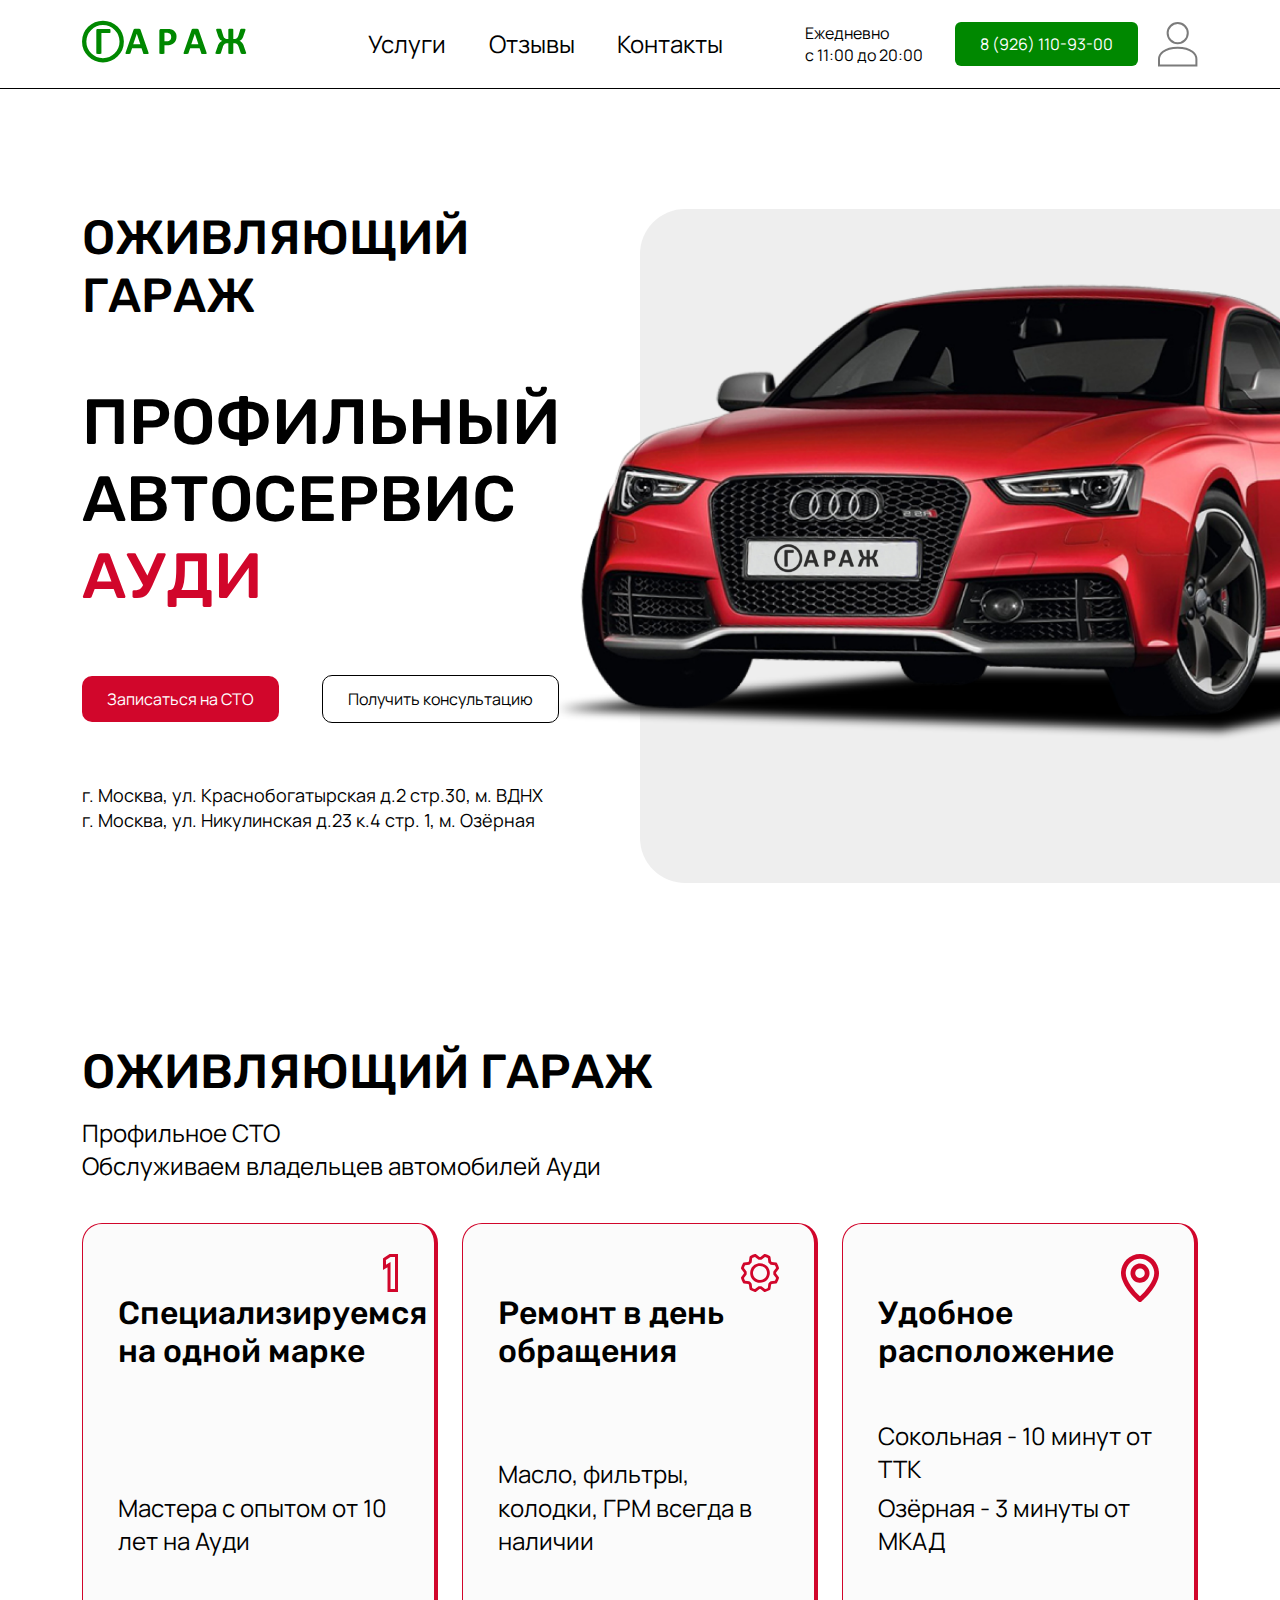
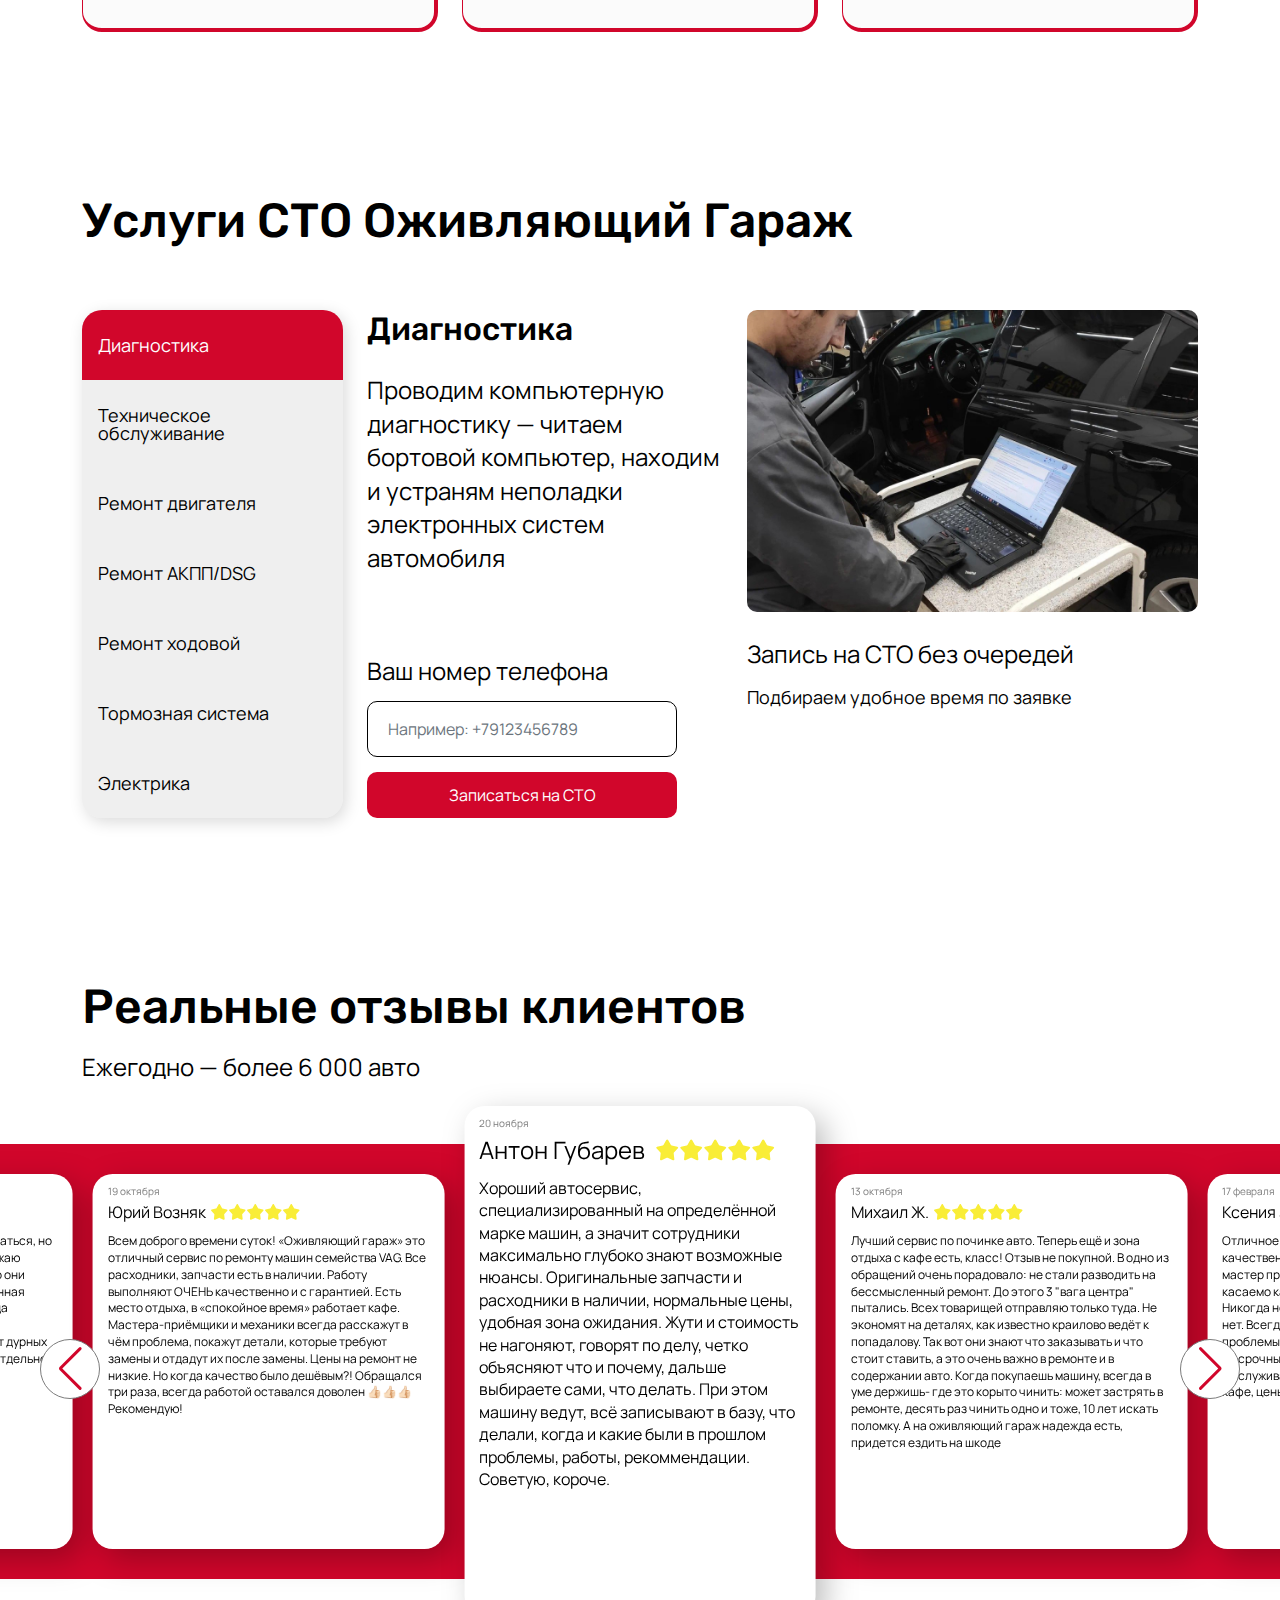
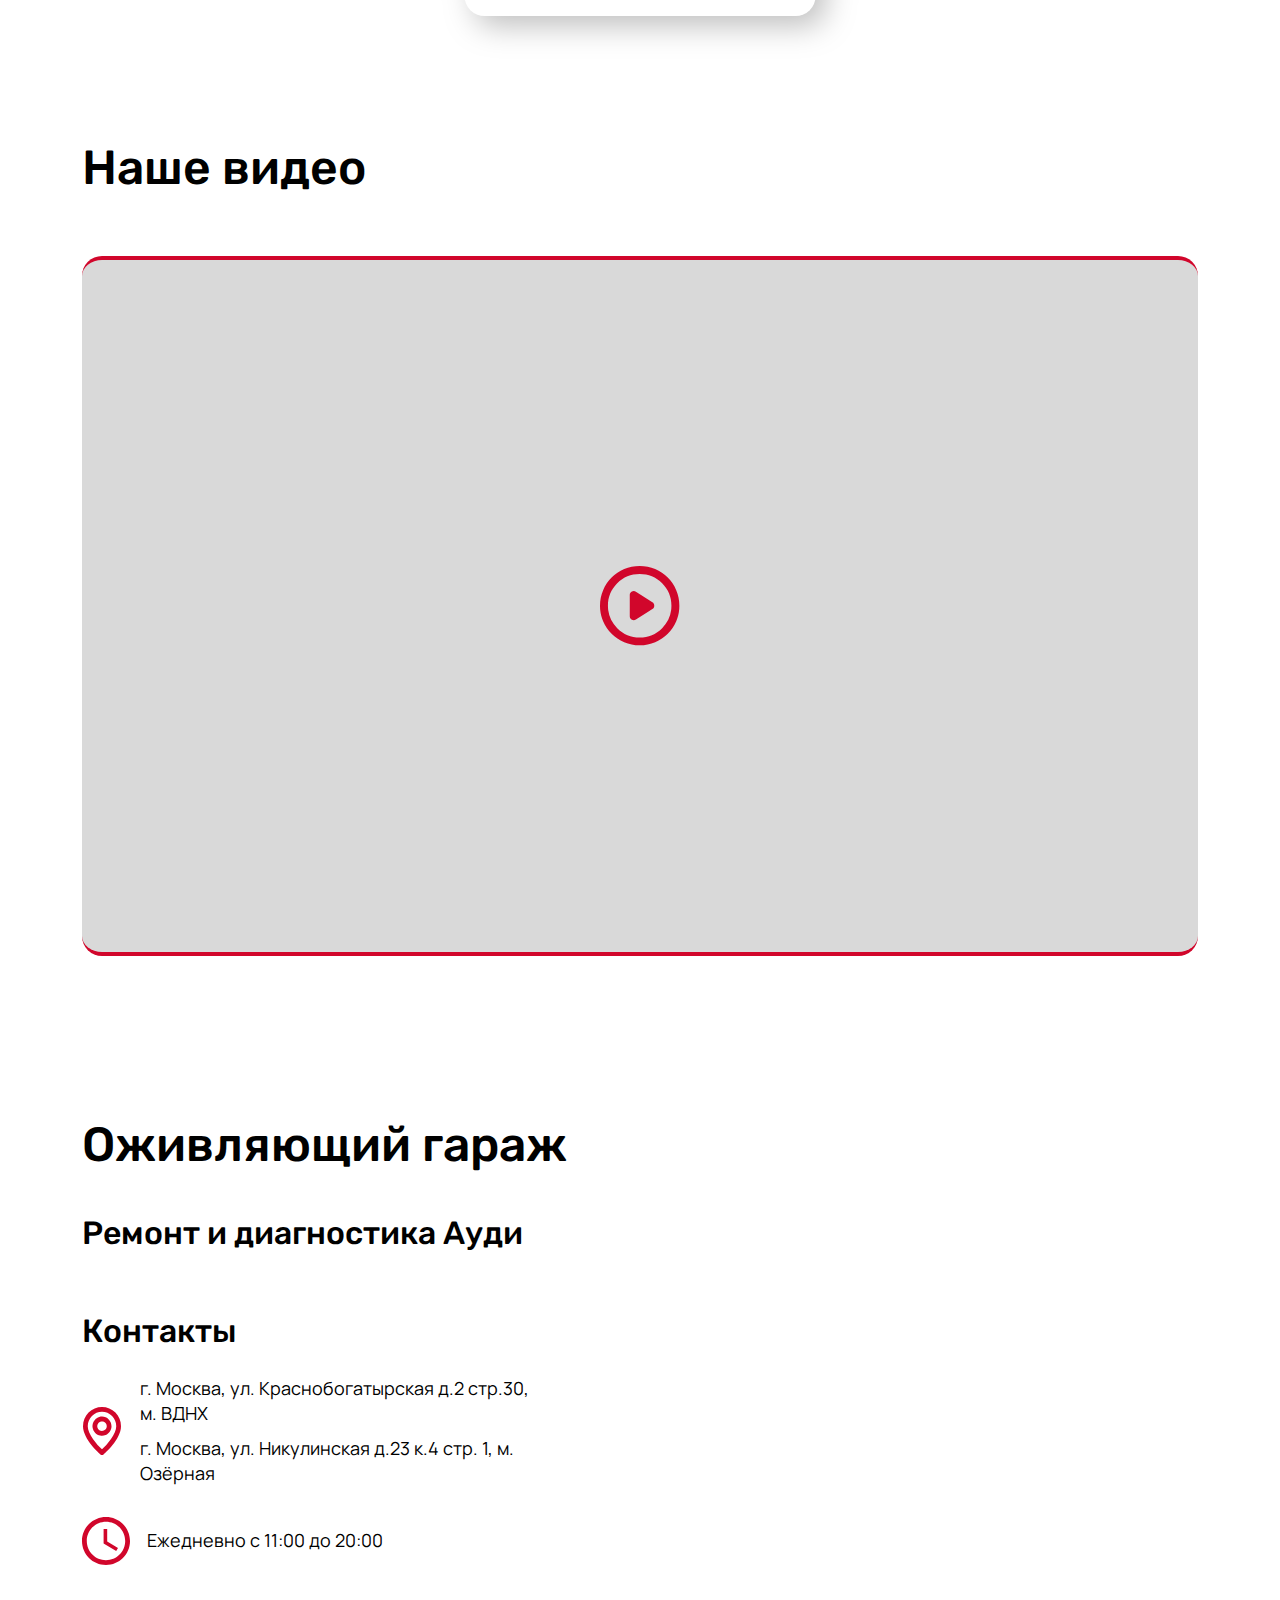
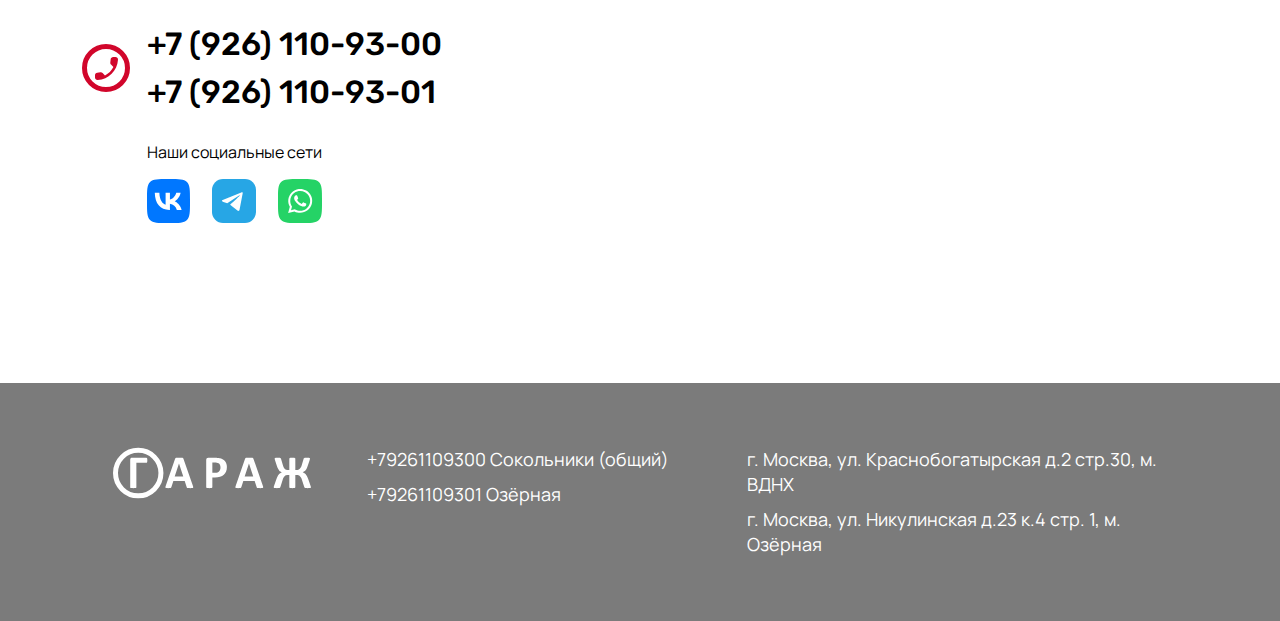
==== commit 4149ea56: "fix some bugs" ====
--- a/audi.html
+++ b/audi.html
@@ -4,10 +4,10 @@
 	<meta charset="UTF-8">
 	<meta http-equiv="X-UA-Compatible" content="IE=edge">
 	<meta name="viewport" content="width=device-width, initial-scale=1.0">
-	<title>Audi</title>
+	<title>Ауди</title>
 	<link type="image/x-icon" href="/img/favicon.png" rel="shortcut icon">
 	<link type="image/x-icon" href="/img/favicon.png" rel="icon">
-	<link href="https://cdn.jsdelivr.net/npm/bootstrap@5.2.3/dist/css/bootstrap.min.css" rel="stylesheet" integrity="sha384-rbsA2VBKQhggwzxH7pPCaAqO46MgnOM80zW1RWuH61DGLwZJEdK2Kadq2F9CUG65" crossorigin="anonymous">
+	<link rel="stylesheet" href="css/bootstrap.min.css">
 	<link rel="stylesheet" href="https://cdn.jsdelivr.net/npm/swiper@8/swiper-bundle.min.css"/>
 	<link rel="stylesheet" href="css/main.css">
 	<link rel="stylesheet" href="css/audi.css">
@@ -17,18 +17,29 @@
 	<header class="header">
 		<div class="container">
 			<div class="row">
-				<div class="col-3 col-sm-2 d-flex align-items-center"><div class="header__logo"><img src="/img/svg/logo.svg" alt="Оживляющий Гараж"></div></div>
+				<div class="col-3 col-sm-2 d-flex align-items-center"><div class="header__logo"><a href="/"><img src="/img/svg/logo.svg" alt="Оживляющий Гараж"></a></div></div>
 				<div class="col-7 col-sm-9 col-md-6 col-lg-4 offset-lg-1">
 					<div class="header__menu d-flex justify-content-between justify-content-sm-around justify-content-md-between align-items-center">
-						<a href="/skoda/#services" class="header__link text">Услуги</a>
-						<a href="/" class="header__link text">Отзывы</a>
-						<a href="/" class="header__link text">Контакты</a>
+						<div class="dropdown">
+							<button href="/skoda/#services" role="button" data-bs-toggle="dropdown" aria-expanded="false" class="header__link dropdown-toggle text">Услуги</button>
+							<ul class="dropdown-menu" aria-labelledby="dropdownMenuLink">
+								<li><a class="dropdown-item" data-service="1" href="#services">Диагностика</a></li>
+								<li><a class="dropdown-item" data-service="2" href="#services">Техническое обслуживание</a></li>
+								<li><a class="dropdown-item" data-service="3" href="#services">Ремонт двигателя</a></li>
+								<li><a class="dropdown-item" data-service="4" href="#services">Ремонт АКПП/DSG</a></li>
+								<li><a class="dropdown-item" data-service="5" href="#services">Ремонт ходовой</a></li>
+								<li><a class="dropdown-item" data-service="6" href="#services">Тормозная система</a></li>
+								<li><a class="dropdown-item" data-service="7" href="#services">Электрика</a></li>
+							</ul>
+						</div>
+						<a href="#feedback" class="header__link text">Отзывы</a>
+						<a href="#contacts" class="header__link text">Контакты</a>
 					</div>
 				</div>
 				<div class="col-2 col-sm-1 col-md-4 col-lg-5 d-flex align-items-center justify-content-end">
 					<div class="header__w">
 						<p class="header__time">Ежедневно <br> с 11:00 до 20:00</p>
-						<button class="header__btn">8 (926) 110-93-00</button>
+						<button class="header__btn" data-bs-toggle="modal" data-bs-target="#modalCall">8 (926) 110-93-00</button>
 					</div>
 					<a href="/" class="header__profile"><img src="/img/svg/profile.svg" alt="Профиль"></a>
 				</div>
@@ -43,8 +54,8 @@
 					<h2 class="offer__subtitle">Оживляющий гараж</h2>
 					<h1 class="offer__title">Профильный автосервис <span>Ауди</span></h1>
 					<div class="offer__w">
-						<button class="offer__btn offer__btn_serv btn btn_primary">Записаться на СТО</button>
-						<button class="offer__btn offer__btn_quest btn">Получить консультацию</button>
+						<button class="offer__btn offer__btn_serv btn btn_primary" data-bs-toggle="modal" data-bs-target="#modalServ">Записаться на СТО</button>
+						<button class="offer__btn offer__btn_quest btn" data-bs-toggle="modal" data-bs-target="#modalCall">Получить консультацию</button>
 					</div>
 					<div class="offer__adress">
 						<p class="offer__text">г. Москва, ул. Краснобогатырская д.2 стр.30, м. ВДНХ</p>
@@ -99,7 +110,7 @@
 		</div>
 	</section>
 
-	<section class="services" id="services">
+	<section class="services scrollspy-example" id="services" data-bs-spy="scroll">
 		<div class="container">
 			<h2 class="services__title">Услуги СТО Оживляющий Гараж</h2>
 			<div class="services__desc">
@@ -164,7 +175,7 @@
 								<div class="services__input form-check">
 									<input type="email" class="form-control" placeholder="Например: +79123456789" id="popumInputName" aria-describedby="emailHelp">
 								</div>
-								<button class="services__btn btn btn_primary">Записаться на СТО</button>
+								<button class="services__btn btn btn_primary" data-bs-toggle="modal" data-bs-target="#modalServ">Записаться на СТО</button>
 							</div>
 						</div>
 					</div>
@@ -278,7 +289,7 @@
 						<div class="services__input form-check">
 							<input type="email" class="form-control" placeholder="Например: +79123456789" id="popumInputName" aria-describedby="emailHelp">
 						</div>
-						<button class="services__btn btn btn_primary">Записаться на СТО</button>
+						<button class="services__btn btn btn_primary" data-bs-toggle="modal" data-bs-target="#modalServ">Записаться на СТО</button>
 					</div>
 				</div>
 			</div>
@@ -286,7 +297,7 @@
 		</div>
 	</section>
 
-	<section class="feedback">
+	<section class="feedback" id="feedback" data-bs-spy="scroll">
 		<div class="container">
 			<h2 class="feedback__title">Реальные отзывы клиентов</h2>
 			<p class="feedback__subtitle text">Ежегодно — более 6 000 авто</p>
@@ -442,12 +453,12 @@
 		<div class="container">
 			<h2 class="video__title">Наше видео</h2>
 			<div class="video__content">
-				<div class="video__play"></div>
+				<div class="video__play"><img src="/img/svg/play-red.svg" alt=""></div>
 			</div>
 		</div>
 	</section>
 
-	<section class="contacts">
+	<section class="contacts" id="contacts" data-bs-spy="scroll">
 		<div class="container">
 			<h2 class="contacts__title">Оживляющий гараж</h2>
 			<div class="row align-items-center align-items-xl-center">
@@ -493,46 +504,59 @@
 		</div>
 	</section>
 
-	<div class="popup popup-question">
-		<div class="popup__w">
-			<div class="popup__i"><img src="/img/audi/modal-car.png" alt=""></div>
-			<div class="popup__content">
-				<h3 class="popup__title">Есть уточнения?</h3>
-				<p class="popup__text text">Отвечаем на вопросы</p>
-				<form class="popup__form">
-					<div class="popup__input">
-						<label for="popumInputName" class="form-label text_sm">Ваше имя:</label>
-						<input type="email" placeholder="Василий" class="form-control" id="popumInputName" aria-describedby="emailHelp">
-					</div>
-					<div class="popup__input">
-						<label for="popumInputTel" class="form-label text_sm">Ваш телефон:</label>
-						<input type="tel" class="form-control" placeholder="+7 975 123 45 67" id="popumInputTel">
-					</div>
-				</form>
-				<button type="submit" class="popup__btn btn btn_primary">Заказать обратный звонок</button>
-			</div>
-		</div>
-	</div>
-	<div class="popup popup-service">
-		<div class="popup__w">
-			<div class="popup__i"><img src="/img/audi/modal-car.png" alt=""></div>
-			<div class="popup__content">
-				<h2 class="popup__title">Запись на СТО</h2>
-				<form class="popup__form">
-					<div class="popup__input">
-						<label for="popumInputNameServ" class="form-label text_sm">Ваше имя:</label>
-						<input type="email" placeholder="Василий" class="form-control" id="popumInputNameServ" aria-describedby="emailHelp">
-					</div>
-					<div class="popup__input">
-						<label for="popumInputTelServ" class="form-label text_sm">Ваш телефон:</label>
-						<input type="tel" class="form-control" placeholder="+7 975 123 45 67" id="popumInputTelServ">
-					</div>
-				</form>
-				<button type="submit" class="popup__btn btn btn_primary">Заказать обратный звонок</button>
-			</div>
-		</div>
-	</div>
-
+
+
+<div class="modal  fade" id="modalCall" tabindex="-1" aria-labelledby="exampleModalLabel" aria-hidden="true">
+  <div class="modal-dialog">
+    <div class="modal-content">
+			<div class="popup__w">
+				<div class="popup__i"><img src="/img/audi/modal-car.png" alt=""></div>
+				<div class="popup__content">
+					<div class="popup__wr">
+						<h3 class="popup__title">Есть уточнения?</h3>
+						<p class="popup__text text">Отвечаем на вопросы</p>
+					</div>
+					<form class="popup__form">
+						<div class="popup__input">
+							<label for="popumInputName" class="form-label text_sm">Ваше имя:</label>
+							<input type="email" placeholder="Василий" class="form-control" id="popumInputName" aria-describedby="emailHelp">
+						</div>
+						<div class="popup__input">
+							<label for="popumInputTel" class="form-label text_sm">Ваш телефон:</label>
+							<input type="tel" class="form-control" placeholder="+7 975 123 45 67" id="popumInputTel">
+						</div>
+					</form>
+					<button type="submit" class="popup__btn btn btn_primary">Заказать обратный звонок</button>
+				</div>
+			</div>
+      <divvv>
+    </div>
+  </div>
+</div>
+<div class="modal  fade" id="modalServ" tabindex="-1" aria-labelledby="exampleModalLabel" aria-hidden="true">
+  <div class="modal-dialog">
+    <div class="modal-content">
+			<div class="popup__w">
+				<div class="popup__i"><img src="/img/audi/modal-car.png" alt=""></div>
+				<div class="popup__content">
+					<h2 class="popup__title">Запись на СТО</h2>
+					<form class="popup__form">
+							<div class="popup__input">
+								<label for="popumInputNameServ" class="form-label text_sm">Ваше имя:</label>
+								<input type="email" placeholder="Василий" class="form-control" id="popumInputNameServ" aria-describedby="emailHelp">
+							</div>
+							<div class="popup__input">
+								<label for="popumInputTelServ" class="form-label text_sm">Ваш телефон:</label>
+								<input type="tel" class="form-control" placeholder="+7 975 123 45 67" id="popumInputTelServ">
+							</div>
+					</form>
+					<button type="submit" class="popup__btn btn btn_primary">Заказать обратный звонок</button>
+				</div>
+			</div>
+			</div>
+      <divvv>
+    </div>
+</div>
 
 	<footer class="footer">
 		<div class="container">
@@ -561,7 +585,7 @@
 			</div>
 		</div>
 	</footer>
-	<script src="https://cdn.jsdelivr.net/npm/bootstrap@5.2.3/dist/js/bootstrap.bundle.min.js" integrity="sha384-kenU1KFdBIe4zVF0s0G1M5b4hcpxyD9F7jL+jjXkk+Q2h455rYXK/7HAuoJl+0I4" crossorigin="anonymous"></script>
+	<script src="js/bootstrap.bundle.min.js"></script>
 	<script src="https://cdn.jsdelivr.net/npm/swiper@8/swiper-bundle.min.js"></script>
 	<script src="js/app.js"></script>
 </body>
--- a/css/main.css
+++ b/css/main.css
@@ -28,6 +28,15 @@
 	overflow-x: hidden;
 }
 
+.modal-content{
+	background: transparent;
+	width: fit-content;
+	border: none;
+}
+.modal-dialog{
+	max-width: fit-content;
+	border: none;
+}
 
 
 /* header */
@@ -42,7 +51,12 @@
 }
 .header__link{
 	font-size: 24px;
+	background: transparent;
+	outline: none;
 	transition: color 0.25s ease-out;
+}
+.header__link::after{
+	content: none;
 }
 .header__link:hover{
 	color: var(--accent);
@@ -61,6 +75,21 @@
 	margin-right: 20px;
 	margin-left: 32px;
 }
+.dropdown-menu{
+	border-radius: 20px;
+	padding: 23px 38px;
+	border-width: 0 0 1px 0;
+	border-color: #7B7B7B;
+	border-style: solid;
+	box-shadow: 4px 4px 16px rgba(0, 0, 0, 0.1);
+}
+.dropdown-item{
+	padding: 5px 0;
+}
+.dropdown-item.active{
+	background: transparent;
+	color: #000;
+}
 
 /* footer */
 
--- a/css/audi.css
+++ b/css/audi.css
@@ -142,6 +142,7 @@
 	font-size: 18px;
 	line-height: 1;
 	padding: 25px 15px;
+	transition: background 0.25s ease-out;
 }
 .services__tab.active{
 	background: var(--audi);
@@ -230,7 +231,7 @@
 	border-radius: 20px;
 	background: #fff;
 	filter: drop-shadow(10px 10px 15px rgba(0, 0, 0, 0.25));
-	transition: all 0.25s ease-out;
+	transition: all 0.6s ease-out;
 }
 .feedback .swiper-slide::-webkit-scrollbar{
 	display: none;
@@ -291,10 +292,16 @@
 	align-items: center;
 }
 .video__play{
-	background: url('../img/svg/play-red.svg') no-repeat;
 	width: 80px;
 	height: 80px;
-	background-size: contain;
+	object-fit: contain;
+	cursor: pointer;
+}
+.video__play img{
+	transition: filter 0.25s ease-out	;
+}
+.video__play:hover img{
+	filter:drop-shadow(0px 0px 6px #FF96A9);
 }
 
 /* contacts */
@@ -362,6 +369,9 @@
 	background: rgba(0, 0, 0, 0.6);
 	display: none;
 }
+.modal{
+	color: #fff;
+}
 .popup.active{
 	display: flex;
 }
@@ -392,6 +402,10 @@
 	position: relative;
 	z-index: 2;
 	width: 50%;
+	display: flex;
+	flex-direction: column;
+	height: 470px;
+	justify-content: space-between;
 }
 .popup__text{
 	margin: 15px 0 60px;
@@ -402,6 +416,7 @@
 .popup__btn{
 	border-radius: 40px;
 	margin-top: 70px;
+	width: 340px;
 }
 .popup__input{
 	margin: 15px 0;
--- a/css/media.css
+++ b/css/media.css
@@ -80,6 +80,13 @@
 	}
 	.text_sm{
 		font-size: 15px;
+	}
+
+	:root{
+		--popup-height: 540px;
+	}
+	.popup__w{
+		width: 800px;
 	}
 }
 
@@ -108,6 +115,9 @@
 		width: 100%;
 		margin-bottom: 20px;
 		box-shadow: none;
+	}
+	.offer__skoda .offer__adress{
+		margin-top: 260px;
 	}
 	.services__tab{
 		width: fit-content;
@@ -237,9 +247,15 @@
 	.footer{
 		margin-top: 120px;
 	}
+	:root{
+		--popup-height: 580px;
+	}
+	.popup__w{
+		width: 720px;
+	}
 }
 
-@media (max-width : 768px) {
+@media (max-width : 767.98px) {
 	:root{
 		--swiper-button-marg: 10px;
 		--container-width: 540px;
@@ -253,6 +269,9 @@
 	}
 	.header__w{
 		display: none;
+	}
+	.offer__skoda .offer__adress{
+		margin-top: 20px;
 	}
 	section{
 		margin-bottom: 60px;
@@ -291,11 +310,19 @@
 		max-width: 320px;
 	}
 	.offer__i{
+		width: calc(80vw + 80px);
 		top: 20px;
-		width: calc(80vw + 80px);
+	}
+	.offer__wolks .offer__i{
+		top:10px;
+		width: calc(80vw + 10px);
+	}
+	.offer__skoda .offer__i{
+		top:10px;
+		width: calc(75vw + 10px);
 	}
 	.offer__w{
-		margin-top: 400px;
+		margin-top: 460px;
 		flex-direction: row-reverse;
 	}
 	.offer__btn:first-of-type{
@@ -398,6 +425,38 @@
 	.footer{
 		margin-top: 80px;
 	}
+	.popup__content{
+		width: 100%;
+		display: flex;
+		flex-direction: column;
+		align-items: center;
+	}
+	.popup__i{
+		display: none;
+	}
+	:root{
+		--popup-height: 520px;
+	}
+	.popup__w{
+		width: 540px;
+	}
+	.popup__wr{
+		width: 100%;
+		justify-content: space-between;
+		align-items: center;
+		padding: 25px 30px 0;
+		display: flex;
+		margin-bottom: 40px;
+	}
+	.popup__text{
+		margin: 0;
+	}
+	.popup__form{
+		width: 240px;
+	}
+	.popup__btn{
+		margin: 0 auto;
+	}
 }
 
 @media (max-width : 576px) {
@@ -412,7 +471,7 @@
 		margin-top: 5px;
 	}
 	.offer__w{
-		margin-top: 310px;
+		margin-top: 350px;
 		justify-content: space-between;
 	}
 	.offer__btn{
@@ -435,7 +494,7 @@
 		--container-width: 370px;
 	}
 	.offer__w{
-		margin-top: 220px;
+		margin-top: 300px;
 		justify-content: space-between;
 	}
 	.offer__btn{
@@ -463,4 +522,7 @@
 		--swiper-button-marg: 10px;
 		--container-width: 292px;
 	}
+	.offer__w{
+		margin-top: 260px;
+	}
 }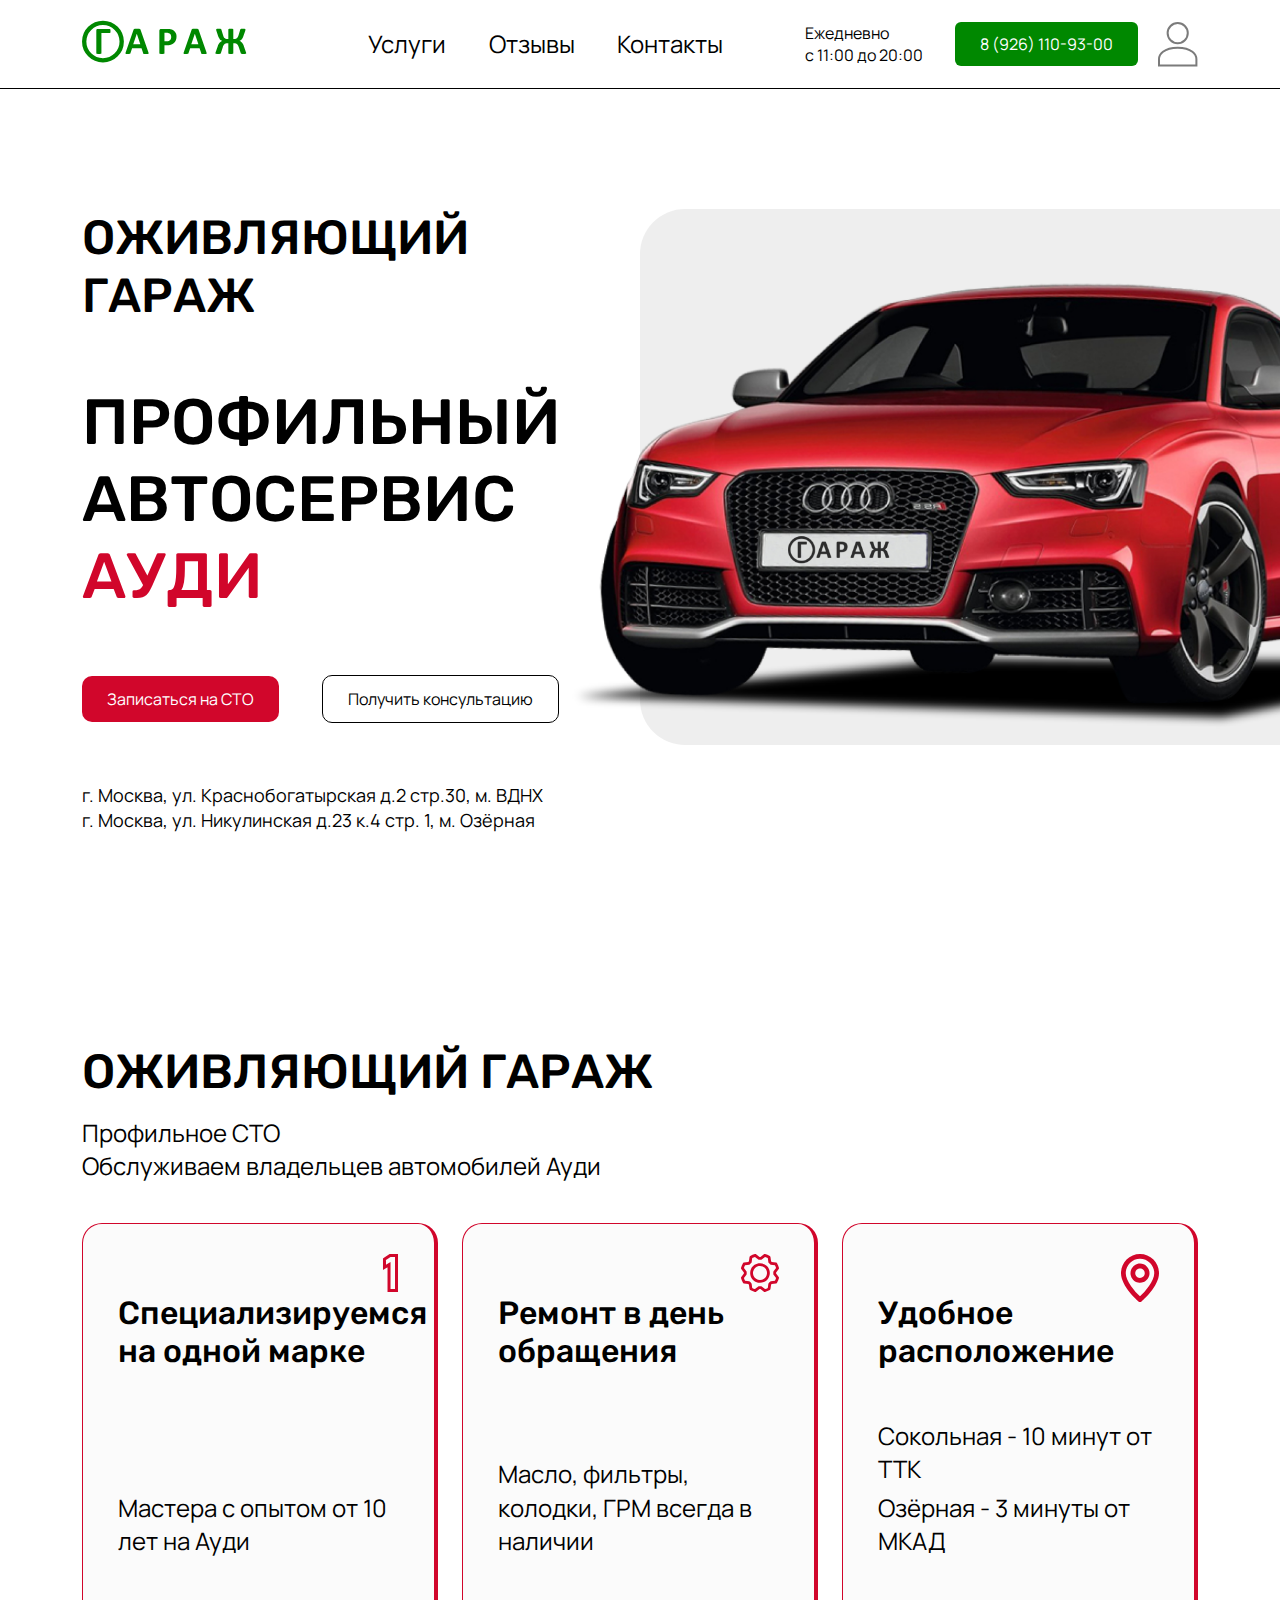
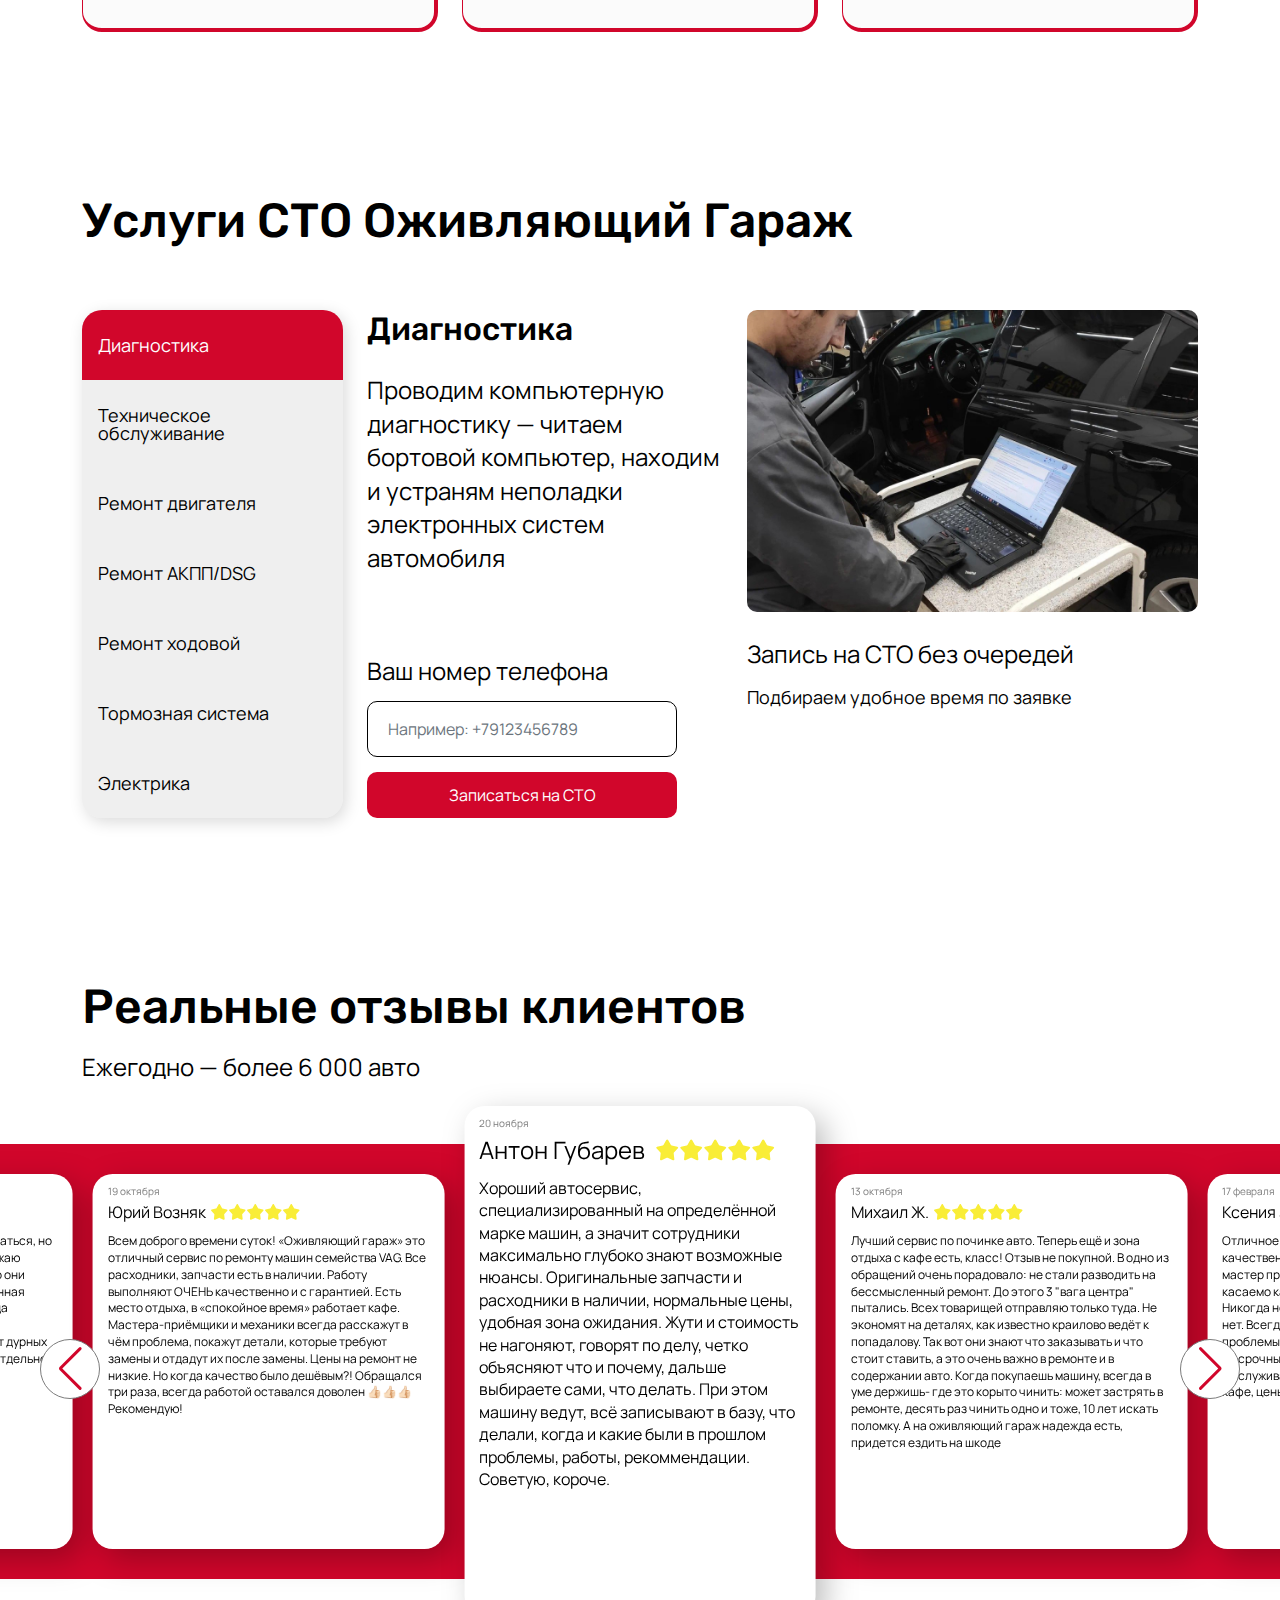
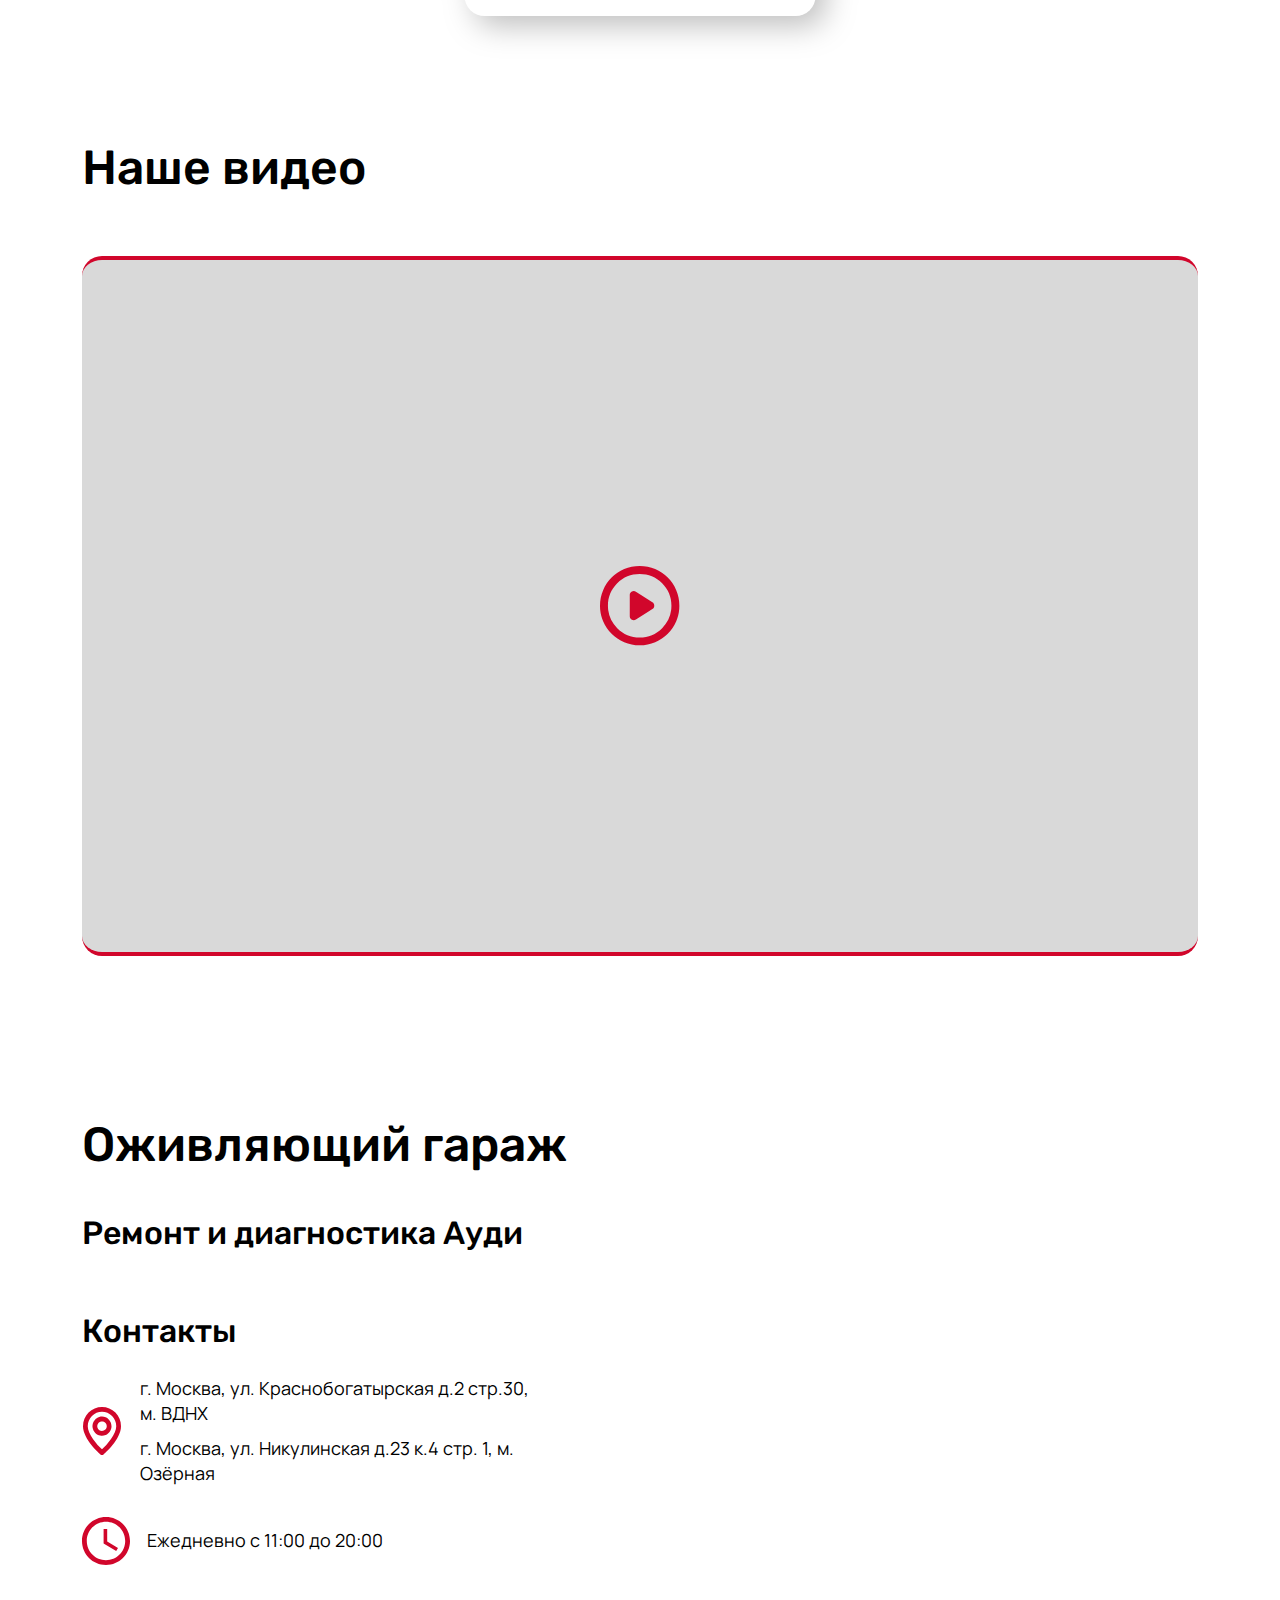
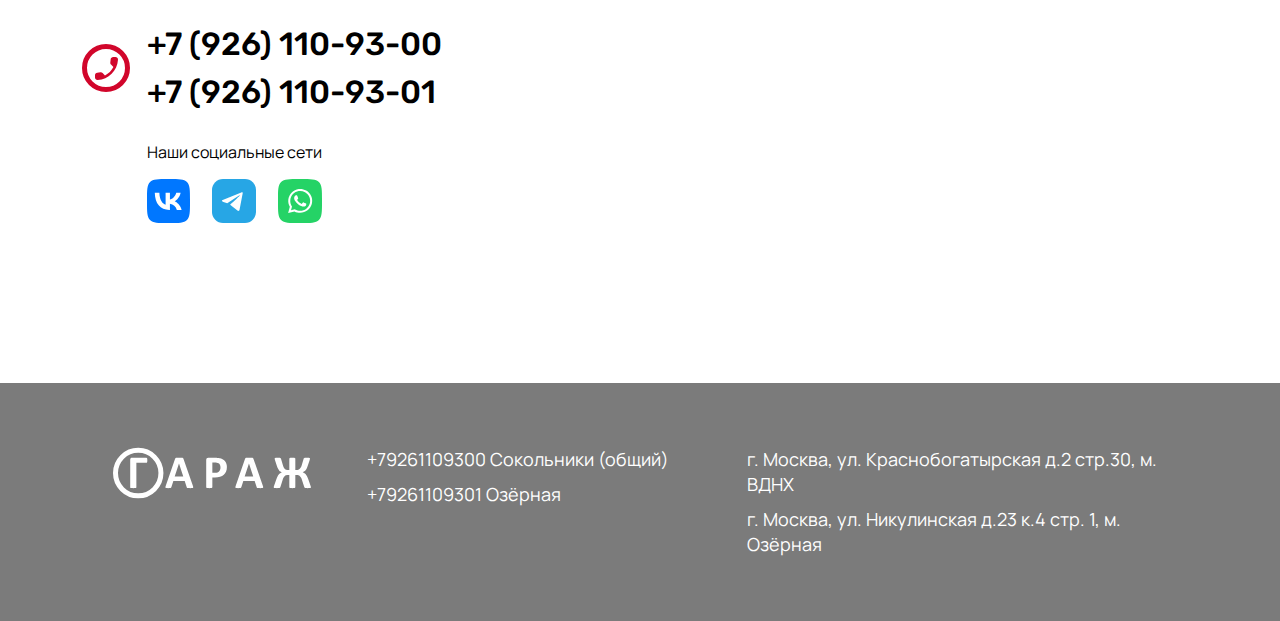
==== commit 68a9d386: "fix" ====
--- a/audi.html
+++ b/audi.html
@@ -507,7 +507,7 @@
 
 
 <div class="modal  fade" id="modalCall" tabindex="-1" aria-labelledby="exampleModalLabel" aria-hidden="true">
-  <div class="modal-dialog">
+  <div class="modal-dialog modal-dialog-centered">
     <div class="modal-content">
 			<div class="popup__w">
 				<div class="popup__i"><img src="/img/audi/modal-car.png" alt=""></div>
@@ -534,7 +534,7 @@
   </div>
 </div>
 <div class="modal  fade" id="modalServ" tabindex="-1" aria-labelledby="exampleModalLabel" aria-hidden="true">
-  <div class="modal-dialog">
+  <div class="modal-dialog modal-dialog-centered">
     <div class="modal-content">
 			<div class="popup__w">
 				<div class="popup__i"><img src="/img/audi/modal-car.png" alt=""></div>
--- a/css/media.css
+++ b/css/media.css
@@ -13,6 +13,9 @@
 	}
 	.why-item__title{
 		margin-bottom: 30px;
+	}
+	.offer__i{
+		width: calc(50vw + 80px);
 	}
 }
 
@@ -21,8 +24,11 @@
 		margin-bottom: 120px;
 	}
 	.offer_half{
-		top: 240px;
+		top: 120px;
 		height: 500px;
+	}
+	.offer__i{
+		width: calc(50vw + 60px);
 	}
 	.offer__w{
 		width: fit-content;
@@ -310,16 +316,16 @@
 		max-width: 320px;
 	}
 	.offer__i{
-		width: calc(80vw + 80px);
+		width: calc(80vw + 100px);
 		top: 20px;
 	}
 	.offer__wolks .offer__i{
 		top:10px;
-		width: calc(80vw + 10px);
+		width: calc(80vw + 100px);
 	}
 	.offer__skoda .offer__i{
 		top:10px;
-		width: calc(75vw + 10px);
+		width: calc(75vw + 100px);
 	}
 	.offer__w{
 		margin-top: 460px;
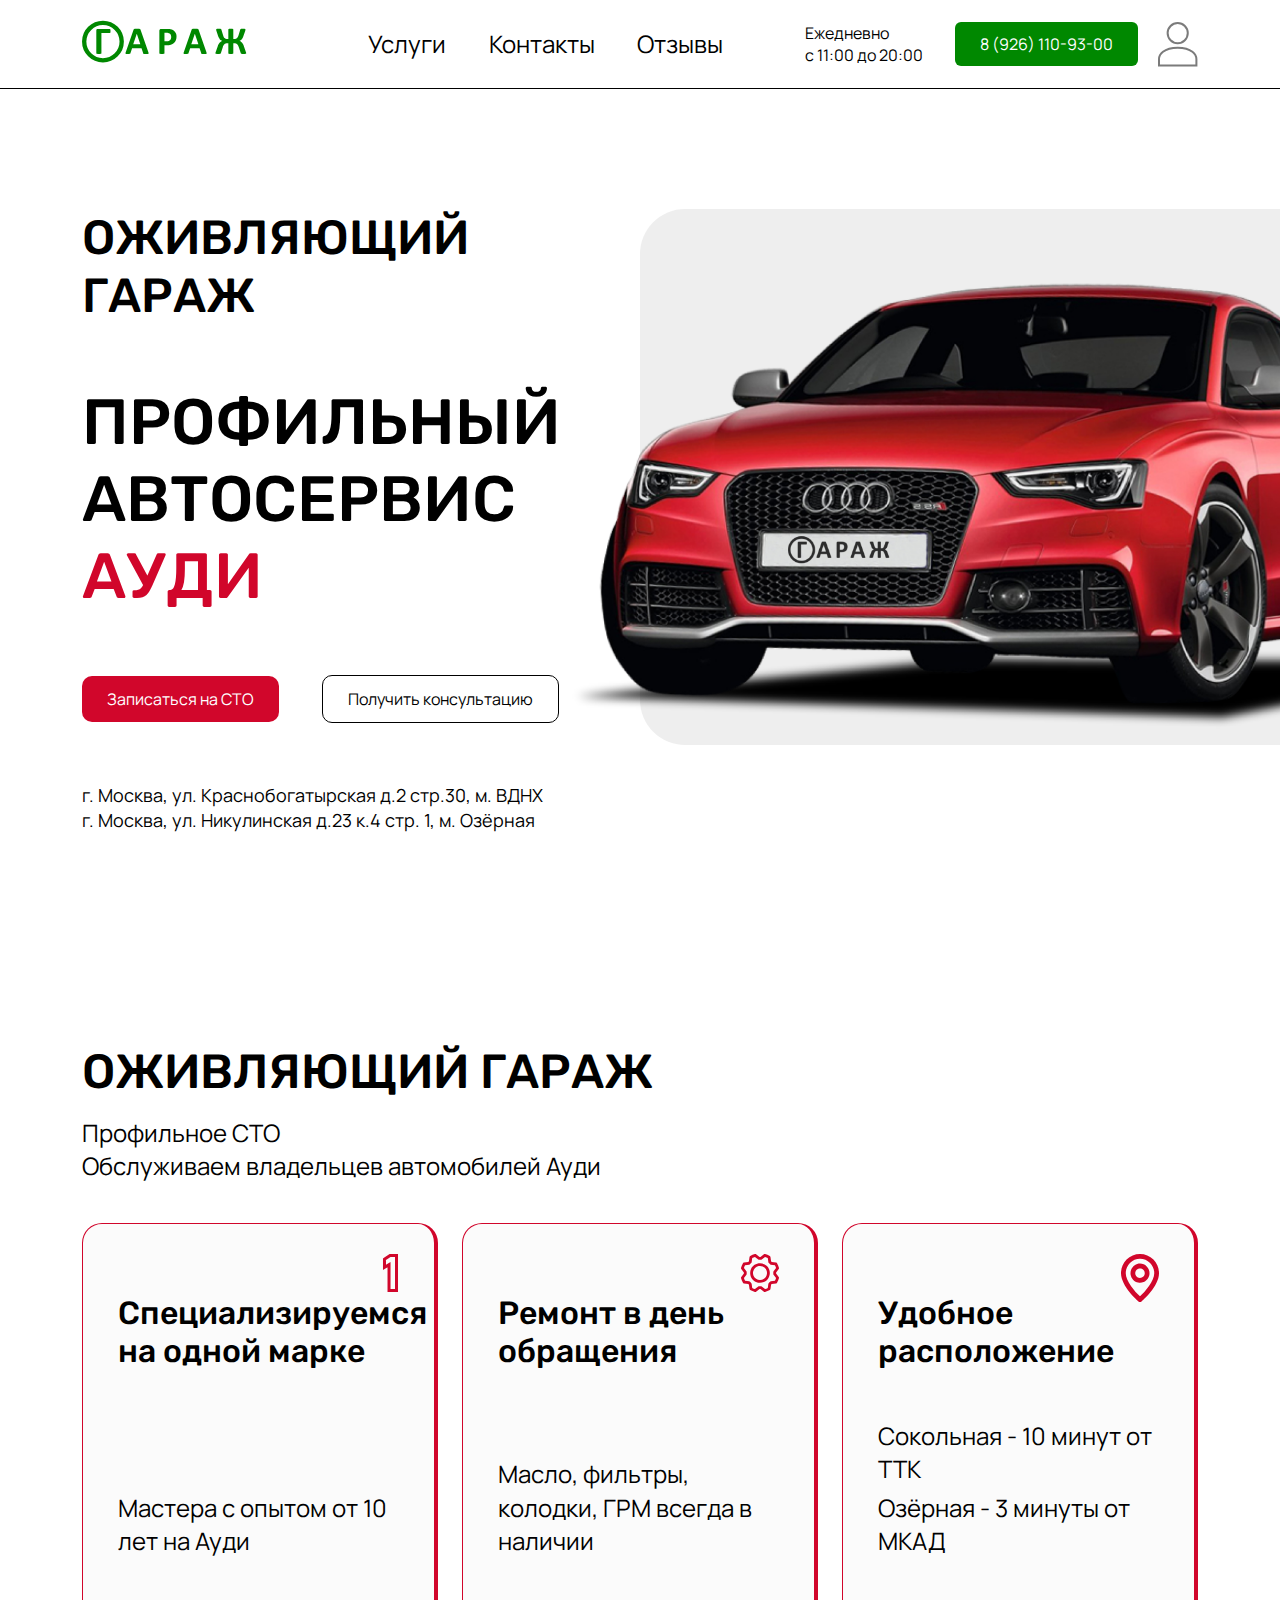
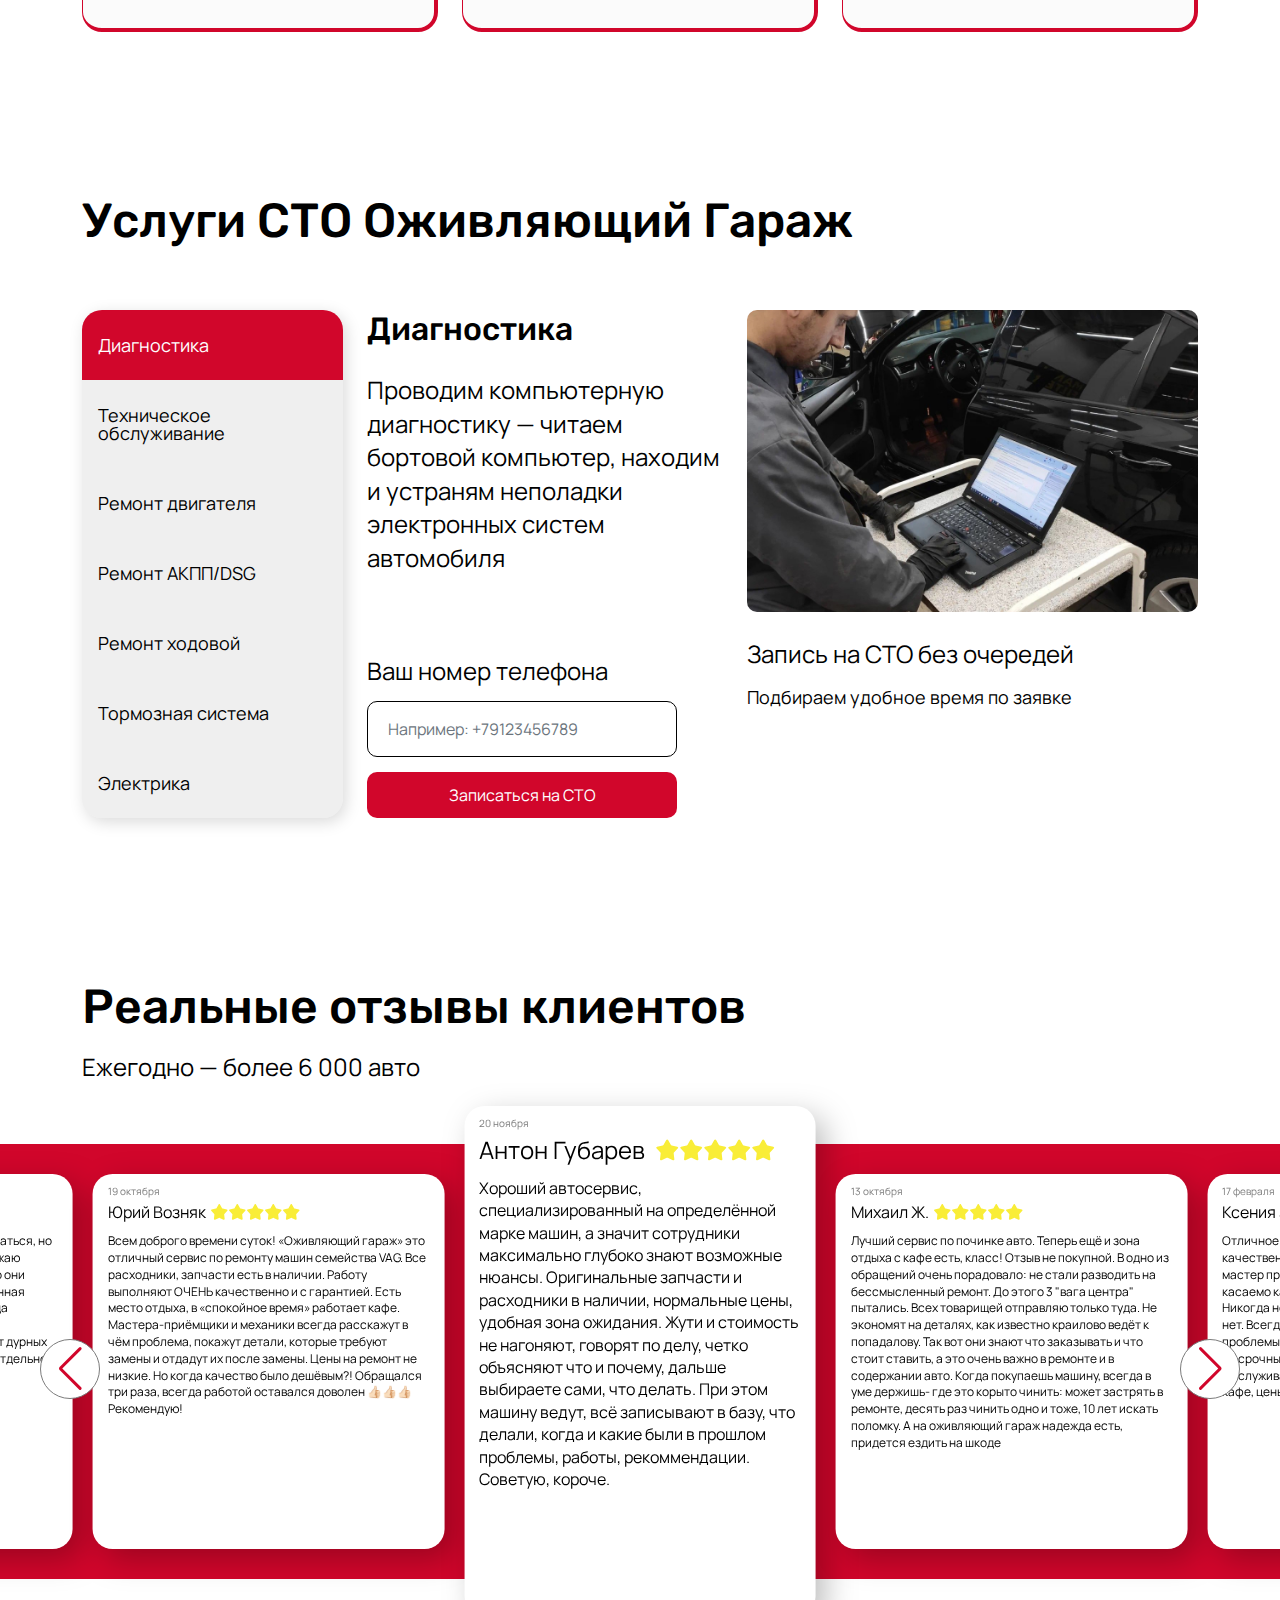
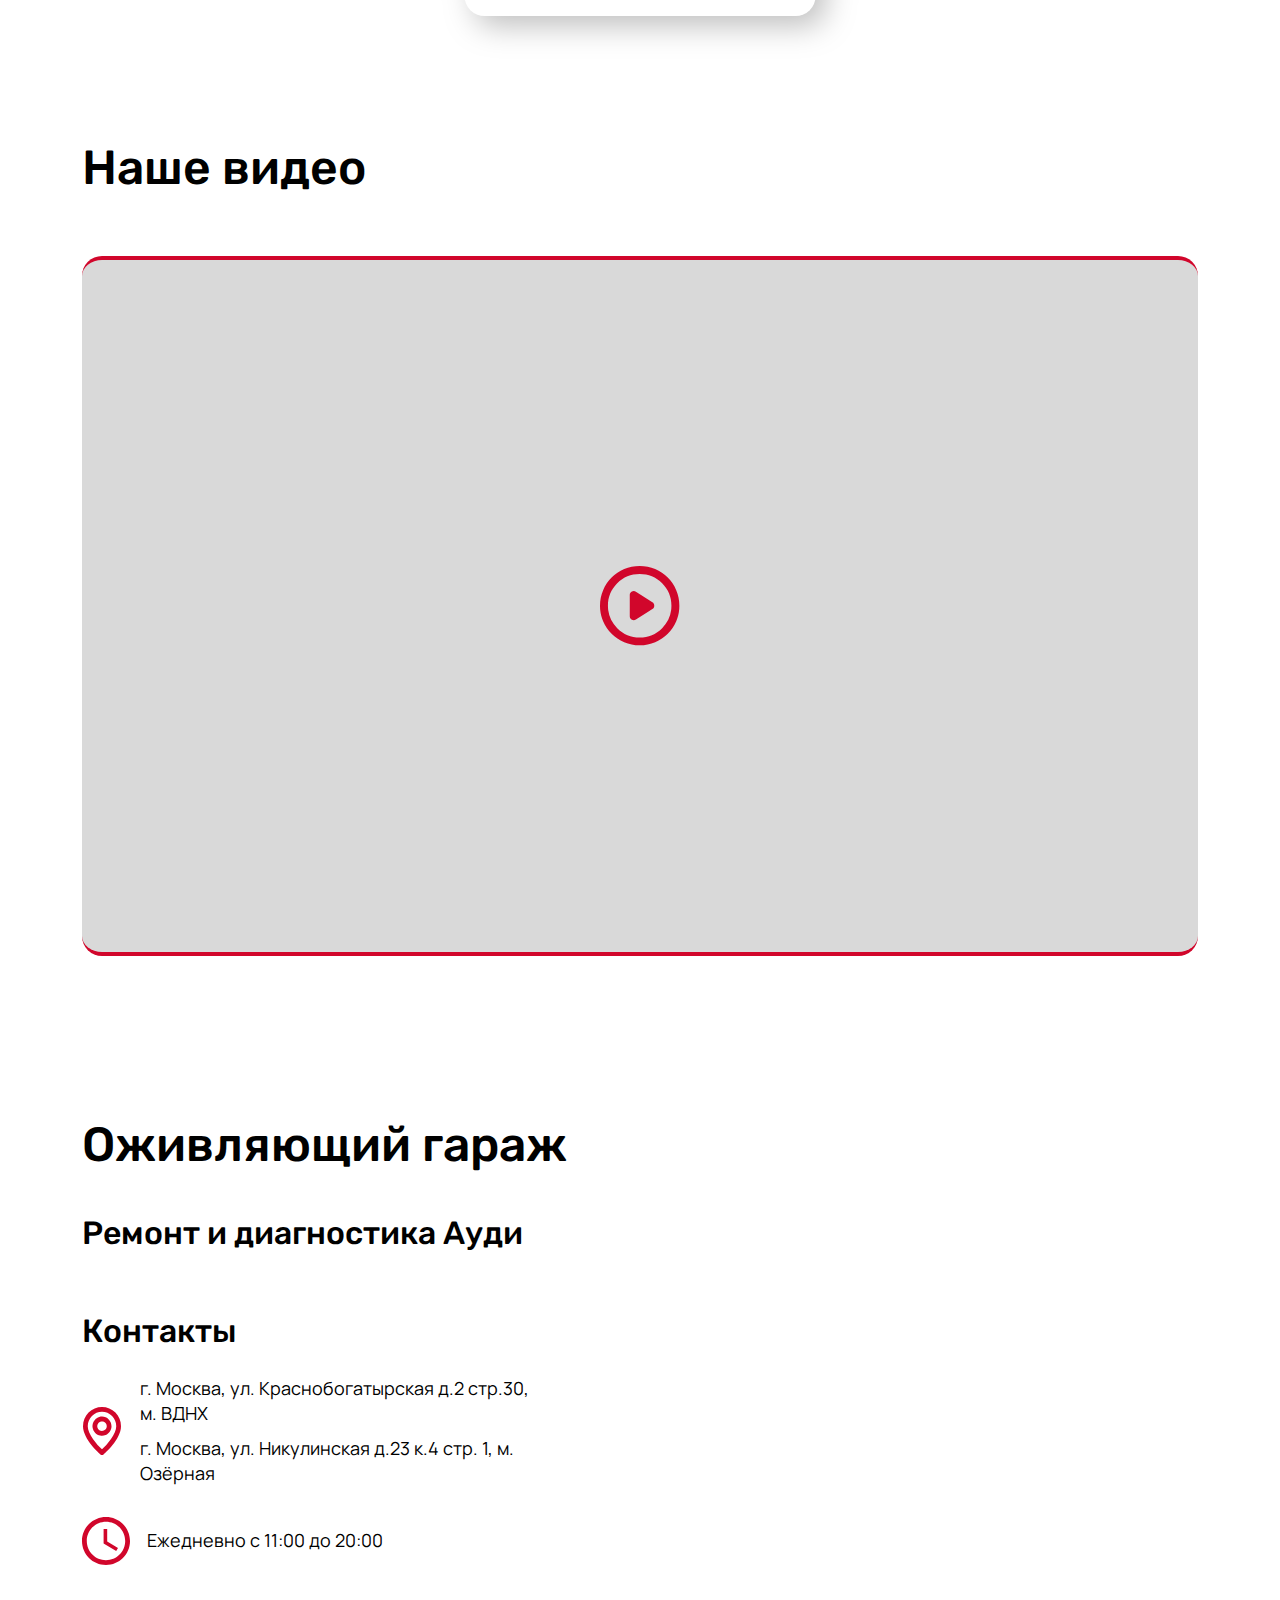
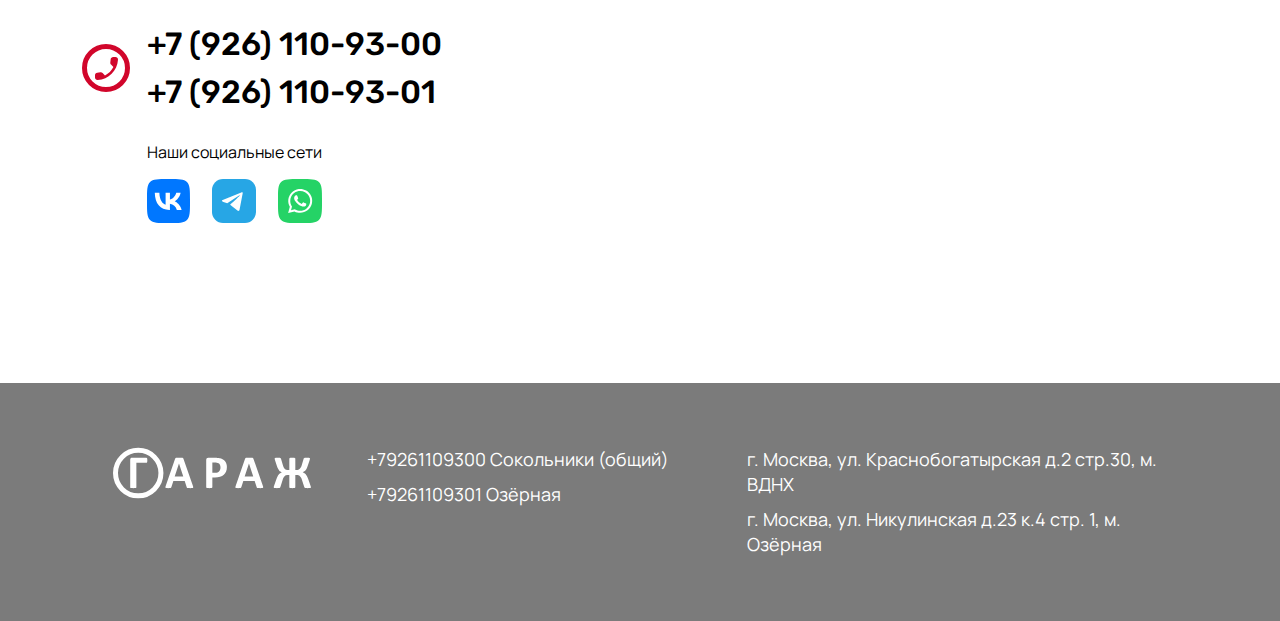
==== commit dda0bd9d: "fix2" ====
--- a/audi.html
+++ b/audi.html
@@ -32,8 +32,8 @@
 								<li><a class="dropdown-item" data-service="7" href="#services">Электрика</a></li>
 							</ul>
 						</div>
-						<a href="#feedback" class="header__link text">Отзывы</a>
-						<a href="#contacts" class="header__link text">Контакты</a>
+						<a href="#contacts" class="header__link text" id="#contacts">Контакты</a>
+						<a href="#feedback" class="header__link text" id="#feedback">Отзывы</a>
 					</div>
 				</div>
 				<div class="col-2 col-sm-1 col-md-4 col-lg-5 d-flex align-items-center justify-content-end">
@@ -550,7 +550,7 @@
 								<input type="tel" class="form-control" placeholder="+7 975 123 45 67" id="popumInputTelServ">
 							</div>
 					</form>
-					<button type="submit" class="popup__btn btn btn_primary">Заказать обратный звонок</button>
+					<button type="submit" class="popup__btn btn btn_primary">Записаться на СТО</button>
 				</div>
 			</div>
 			</div>
--- a/css/main.css
+++ b/css/main.css
@@ -26,6 +26,10 @@
 	color: var(--text);
 	position: relative;
 	overflow-x: hidden;
+}
+
+button:focus:not(:focus-visible){
+	box-shadow: none;
 }
 
 .modal-content{
--- a/css/audi.css
+++ b/css/audi.css
@@ -13,6 +13,7 @@
 	box-shadow: 0px 0px 10px 2px #FF96A9;
 }
 .btn_primary:first-child:active, .btn_primary:focus-visible{
+	outline: none;
 	border: none;
 	color: #fff;
 	background: #A00202;
@@ -404,18 +405,18 @@
 	width: 50%;
 	display: flex;
 	flex-direction: column;
-	height: 470px;
+	height: 440px;
 	justify-content: space-between;
 }
 .popup__text{
-	margin: 15px 0 60px;
+	margin: 15px 0 0;
 }
 .popup__form{
 	width: 310px;
 }
 .popup__btn{
 	border-radius: 40px;
-	margin-top: 70px;
+	margin-top: 0;
 	width: 340px;
 }
 .popup__input{
